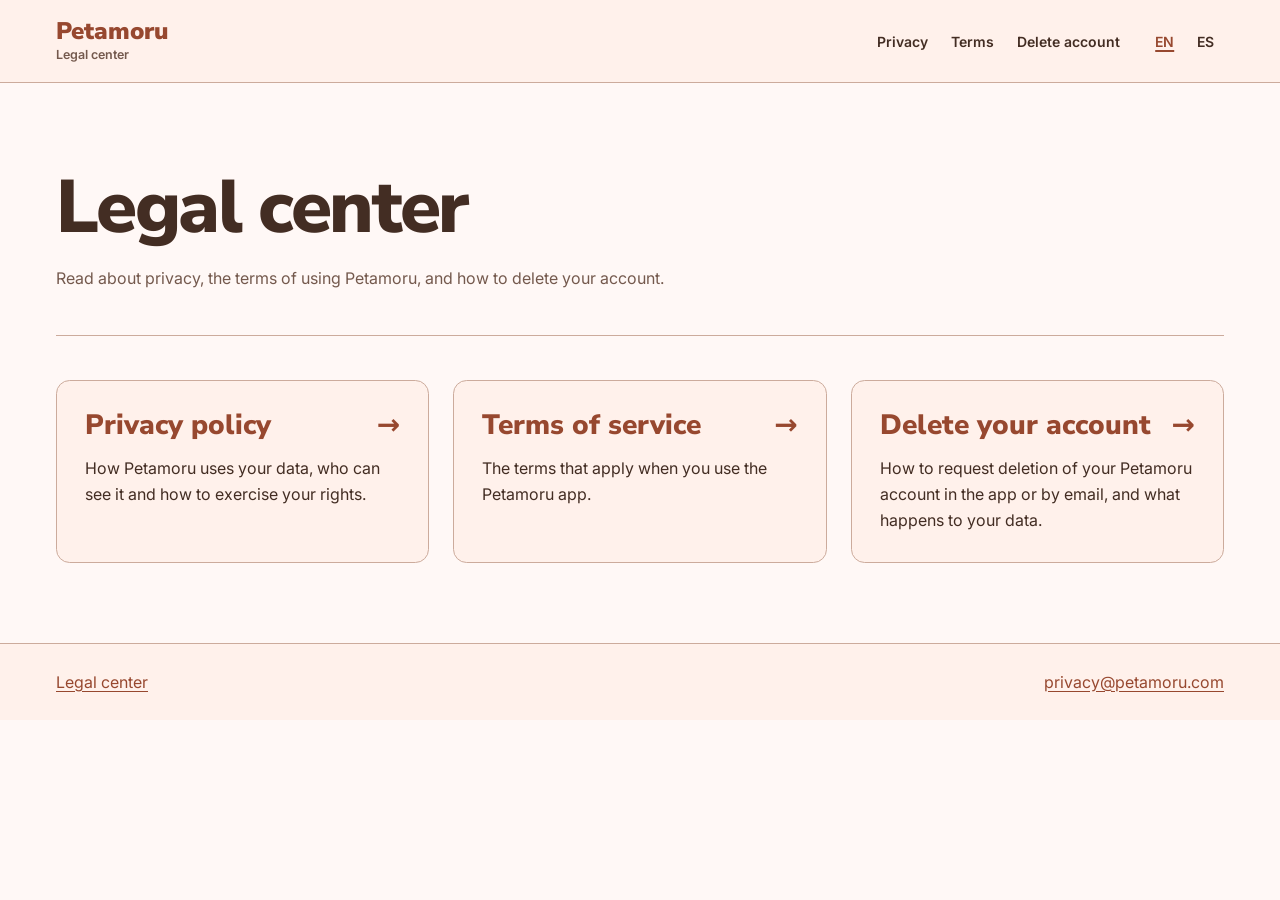
==== index.html @ aa66b82c "Build bilingual static legal center" ====
<!doctype html>
<html lang="en">
<head>
  <meta charset="utf-8">
  <meta name="viewport" content="width=device-width, initial-scale=1">
  <meta name="description" content="Read about privacy, the terms of using Petamoru, and how to delete your account.">
  <title>Legal center · Petamoru</title>
  <link rel="canonical" href="https://petamoru.com/">
  <link rel="alternate" hreflang="en" href="https://petamoru.com/">
  <link rel="alternate" hreflang="es" href="https://petamoru.com/es/">
  <link rel="alternate" hreflang="x-default" href="https://petamoru.com/">
  <link rel="stylesheet" href="/style.css">
</head>
<body>
  <a class="skip-link" href="#main">Skip to content</a>
  <header class="site-header">
    <div class="shell header-layout">
      <a class="brand" href="/" aria-current="page">Petamoru<span>Legal center</span></a>
      <nav class="site-nav" aria-label="Legal documents">
        <a href="/privacy">Privacy</a>
        <a href="/terms">Terms</a>
        <a href="/delete-account">Delete account</a>
      </nav>
      <nav class="languages" aria-label="Language">
        <a href="/" lang="en" hreflang="en" aria-label="English" aria-current="page">EN</a>
        <a href="/es/" lang="es" hreflang="es" aria-label="Español">ES</a>
      </nav>
    </div>
  </header>

  <main id="main" class="shell" tabindex="-1">
    <div class="page-heading">
      <h1>Legal center</h1>
      <p>Read about privacy, the terms of using Petamoru, and how to delete your account.</p>
    </div>
    <ul class="document-cards">
      <li>
        <a class="document-card" href="/privacy">
          <h2>Privacy policy <span aria-hidden="true">→</span></h2>
          <p>How Petamoru uses your data, who can see it and how to exercise your rights.</p>
        </a>
      </li>
      <li>
        <a class="document-card" href="/terms">
          <h2>Terms of service <span aria-hidden="true">→</span></h2>
          <p>The terms that apply when you use the Petamoru app.</p>
        </a>
      </li>
      <li>
        <a class="document-card" href="/delete-account">
          <h2>Delete your account <span aria-hidden="true">→</span></h2>
          <p>How to request deletion of your Petamoru account in the app or by email, and what happens to your data.</p>
        </a>
      </li>
    </ul>
  </main>

  <footer class="site-footer">
    <div class="shell footer-layout">
      <a href="/">Legal center</a>
      <a href="mailto:privacy@petamoru.com">privacy@petamoru.com</a>
    </div>
  </footer>
</body>
</html>
---- style.css ----
@font-face {
  font-family: "Nunito Sans";
  src: url("fonts/nunito_sans.ttf") format("truetype");
  font-weight: 200 1000;
  font-display: swap;
}

@font-face {
  font-family: "Inter";
  src: url("fonts/inter.ttf") format("truetype");
  font-weight: 100 900;
  font-display: swap;
}

:root {
  --bg: #fff8f6;
  --surface: #fff1eb;
  --text: #432d23;
  --muted: #74594d;
  --primary: #97482f;
  --border: #ccab9c;
  --pending-bg: #fef3c7;
  --pending-text: #5c4300;
  color-scheme: light;
}

@media (prefers-color-scheme: dark) {
  :root {
    --bg: #1a110d;
    --surface: #221a15;
    --text: #f0dfd8;
    --muted: #d7c2b9;
    --primary: #fd997b;
    --border: #52443d;
    --pending-bg: #4a3a10;
    --pending-text: #fef3c7;
    color-scheme: dark;
  }
}

* { box-sizing: border-box; }

body {
  margin: 0;
  background: var(--bg);
  color: var(--text);
  font: 1rem/1.65 "Inter", system-ui, sans-serif;
  overflow-wrap: anywhere;
}

a {
  color: var(--primary);
  text-underline-offset: 0.18em;
}

a:hover { text-decoration-thickness: 0.13em; }

:focus-visible {
  outline: 2px solid var(--primary);
  outline-offset: 3px;
}

.skip-link {
  position: absolute;
  z-index: 1;
  inset-block-start: 0.75rem;
  inset-inline-start: 1rem;
  padding: 0.5rem 1rem;
  background: var(--surface);
  transform: translateY(calc(-100% - 1rem));
}

.skip-link:focus { transform: none; }

.shell {
  width: min(100% - 2 * clamp(1rem, 4vw, 3rem), 73rem);
  margin-inline: auto;
}

.site-header, .site-footer { background: var(--surface); }
.site-header { border-block-end: 1px solid var(--border); }
.site-footer { border-block-start: 1px solid var(--border); }

.header-layout {
  display: grid;
  grid-template-columns: 1fr auto;
  align-items: center;
  gap: 0.5rem 1rem;
  padding-block: 0.875rem;
}

.brand {
  justify-self: start;
  display: inline-flex;
  flex-direction: column;
  font: 900 1.5rem/1.15 "Nunito Sans", sans-serif;
  text-decoration: none;
  padding-block: 0.25rem;
}

.brand span {
  color: var(--muted);
  font: 600 0.78rem/1.5 "Inter", sans-serif;
}

.site-nav, .languages {
  display: flex;
  flex-wrap: wrap;
  gap: 0.25rem;
}

.site-nav { grid-column: 1 / -1; }

.languages {
  grid-column: 2;
  grid-row: 1;
  justify-content: flex-end;
}

.site-nav a, .languages a {
  display: inline-flex;
  align-items: center;
  min-height: 2.75rem;
  padding: 0.25rem 0.6rem;
  border-radius: 0.5rem;
  color: var(--text);
  font-size: 0.875rem;
  font-weight: 600;
  text-decoration: none;
}

.site-nav a:hover, .languages a:hover { background: var(--bg); }

.site-nav a[aria-current], .languages a[aria-current] {
  color: var(--primary);
  text-decoration: underline;
  text-decoration-thickness: 0.12em;
}

main { padding-block: clamp(2.5rem, 7vw, 5rem); }

.page-heading {
  padding-block-end: clamp(1.5rem, 4vw, 2.75rem);
  border-block-end: 1px solid var(--border);
  margin-block-end: clamp(1.5rem, 4vw, 2.75rem);
}

h1, h2, h3 {
  font-family: "Nunito Sans", system-ui, sans-serif;
  font-weight: 850;
  line-height: 1.2;
}

h1 {
  margin: 0;
  font-size: clamp(2.45rem, 6vw, 4.65rem);
  letter-spacing: -0.035em;
}

h2 { font-size: clamp(1.35rem, 3vw, 1.75rem); }
h3 { font-size: 1.17rem; }

.page-heading p {
  max-width: 62ch;
  margin: 0.75rem 0 0;
  color: var(--muted);
}

.document-layout, .document-cards { display: grid; gap: 1.5rem; }

.document {
  min-width: 0;
  max-width: 72ch;
}

.document > :first-child { margin-block-start: 0; }
.document > :last-child { margin-block-end: 0; }

.document h2[id] { scroll-margin-block-start: 1rem; }
.document > h2 { margin: 2.5rem 0 0.75rem; }
.document h3 { margin: 1.5rem 0 0.5rem; }
.document ul, .document ol { padding-inline-start: 1.4rem; }
.document li + li { margin-block-start: 0.4rem; }

.summary, .mobile-index, .desktop-index, .document-card {
  background: var(--surface);
  border: 1px solid var(--border);
  border-radius: 0.85rem;
}

.summary {
  border-inline-start: 0.25rem solid var(--primary);
  padding: clamp(1rem, 3vw, 1.5rem);
}

.summary h2 { margin: 0; }
.summary ul { margin-block-end: 0; }

.desktop-index { display: none; }

.mobile-index summary {
  cursor: pointer;
  min-height: 2.75rem;
  padding: 0.7rem 1rem;
  font-weight: 700;
}

.page-index nav ul {
  padding: 0;
  margin: 0;
  list-style: none;
}

.page-index nav { padding: 0.25rem 0.75rem 0.65rem; }

.page-index nav a {
  display: block;
  padding: 0.35rem 0.5rem;
  font-size: 0.875rem;
}

.document-cards {
  grid-template-columns: repeat(auto-fit, minmax(min(100%, 16rem), 1fr));
  padding: 0;
  margin: 0;
  list-style: none;
}

.document-card {
  display: block;
  height: 100%;
  padding: clamp(1.15rem, 3vw, 1.75rem);
  color: var(--text);
  text-decoration: none;
}

.document-card h2 {
  display: flex;
  align-items: baseline;
  justify-content: space-between;
  gap: 0.5rem;
  margin: 0;
  color: var(--primary);
}

.document-card:hover h2 { text-decoration: underline; }

.document-card p { margin: 0.75rem 0 0; }

.table-wrap {
  max-width: 100%;
  overflow-x: auto;
  border: 1px solid var(--border);
  border-radius: 0.65rem;
}

table {
  border-collapse: collapse;
  width: 100%;
  min-width: 24rem;
  font-size: 0.9375rem;
}

caption {
  padding: 0.75rem;
  font-weight: 700;
  text-align: start;
}

th, td {
  padding: 0.65rem clamp(0.5rem, 1.5vw, 0.85rem);
  border-block-start: 1px solid var(--border);
  vertical-align: top;
  text-align: start;
}

th, tbody tr:nth-child(even) { background: var(--surface); }

.pending {
  background: var(--pending-bg);
  color: var(--pending-text);
  padding-inline: 0.25em;
}

.footer-layout {
  display: flex;
  flex-wrap: wrap;
  justify-content: space-between;
  gap: 0.5rem 1.5rem;
  padding-block: 1rem;
}

.footer-layout a { padding-block: 0.55rem; }

@media (min-width: 48rem) {
  .header-layout { grid-template-columns: 1fr auto auto; }
  .site-nav, .languages { grid-column: auto; grid-row: auto; }

  .document-layout {
    grid-template-columns: minmax(12rem, 16rem) minmax(0, 1fr);
    gap: clamp(1.5rem, 4vw, 4rem);
  }

  .page-index {
    position: sticky;
    inset-block-start: 1rem;
    align-self: start;
  }

  .desktop-index {
    display: block;
    max-height: calc(100vh - 2rem);
    overflow: auto;
  }

  .desktop-index p { margin: 0.75rem 1.25rem 0.25rem; font-weight: 700; }
  .mobile-index { display: none; }
}
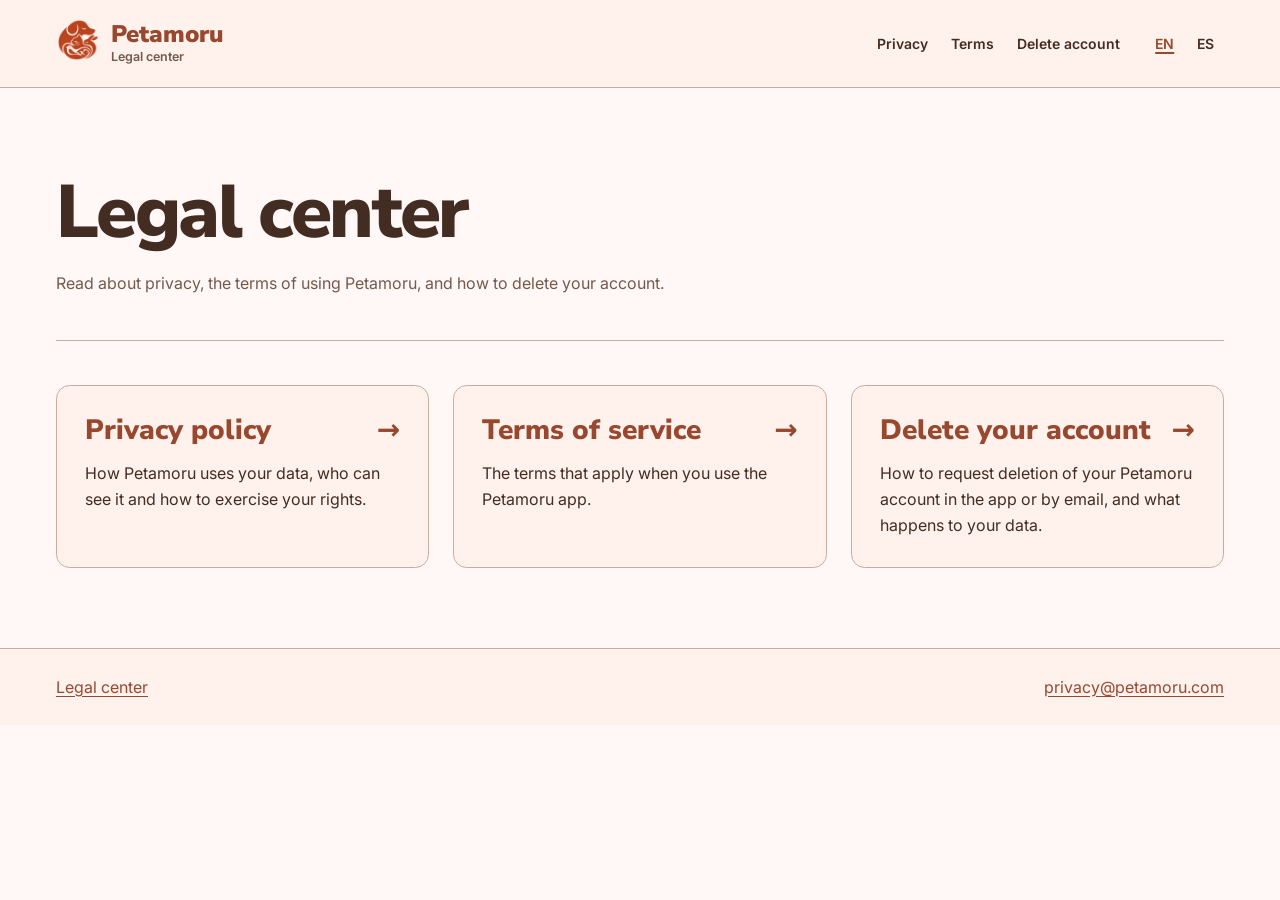
==== commit 4cc557a3: "fix: add the logo, restore verified retention periods and correct app labels Add the app logo to the" ====
--- a/index.html
+++ b/index.html
@@ -9,13 +9,15 @@
   <link rel="alternate" hreflang="en" href="https://petamoru.com/">
   <link rel="alternate" hreflang="es" href="https://petamoru.com/es/">
   <link rel="alternate" hreflang="x-default" href="https://petamoru.com/">
+  <link rel="icon" type="image/png" href="/img/favicon.png">
+  <link rel="apple-touch-icon" href="/img/apple-touch-icon.png">
   <link rel="stylesheet" href="/style.css">
 </head>
 <body>
   <a class="skip-link" href="#main">Skip to content</a>
   <header class="site-header">
     <div class="shell header-layout">
-      <a class="brand" href="/" aria-current="page">Petamoru<span>Legal center</span></a>
+      <a class="brand" href="/" aria-current="page"><picture><source srcset="/img/logo-dark.png" media="(prefers-color-scheme: dark)"><img src="/img/logo.png" alt="" width="44" height="44"></picture><span class="brand-text"><span class="brand-name">Petamoru</span><span class="brand-sub">Legal center</span></span></a>
       <nav class="site-nav" aria-label="Legal documents">
         <a href="/privacy">Privacy</a>
         <a href="/terms">Terms</a>
--- a/style.css
+++ b/style.css
@@ -92,13 +92,28 @@
 .brand {
   justify-self: start;
   display: inline-flex;
-  flex-direction: column;
-  font: 900 1.5rem/1.15 "Nunito Sans", sans-serif;
+  align-items: center;
+  gap: 0.7rem;
   text-decoration: none;
   padding-block: 0.25rem;
 }
 
-.brand span {
+.brand img {
+  flex: none;
+  width: 2.75rem;
+  height: 2.75rem;
+}
+
+.brand-text {
+  display: flex;
+  flex-direction: column;
+}
+
+.brand-name {
+  font: 900 1.5rem/1.15 "Nunito Sans", sans-serif;
+}
+
+.brand-sub {
   color: var(--muted);
   font: 600 0.78rem/1.5 "Inter", sans-serif;
 }
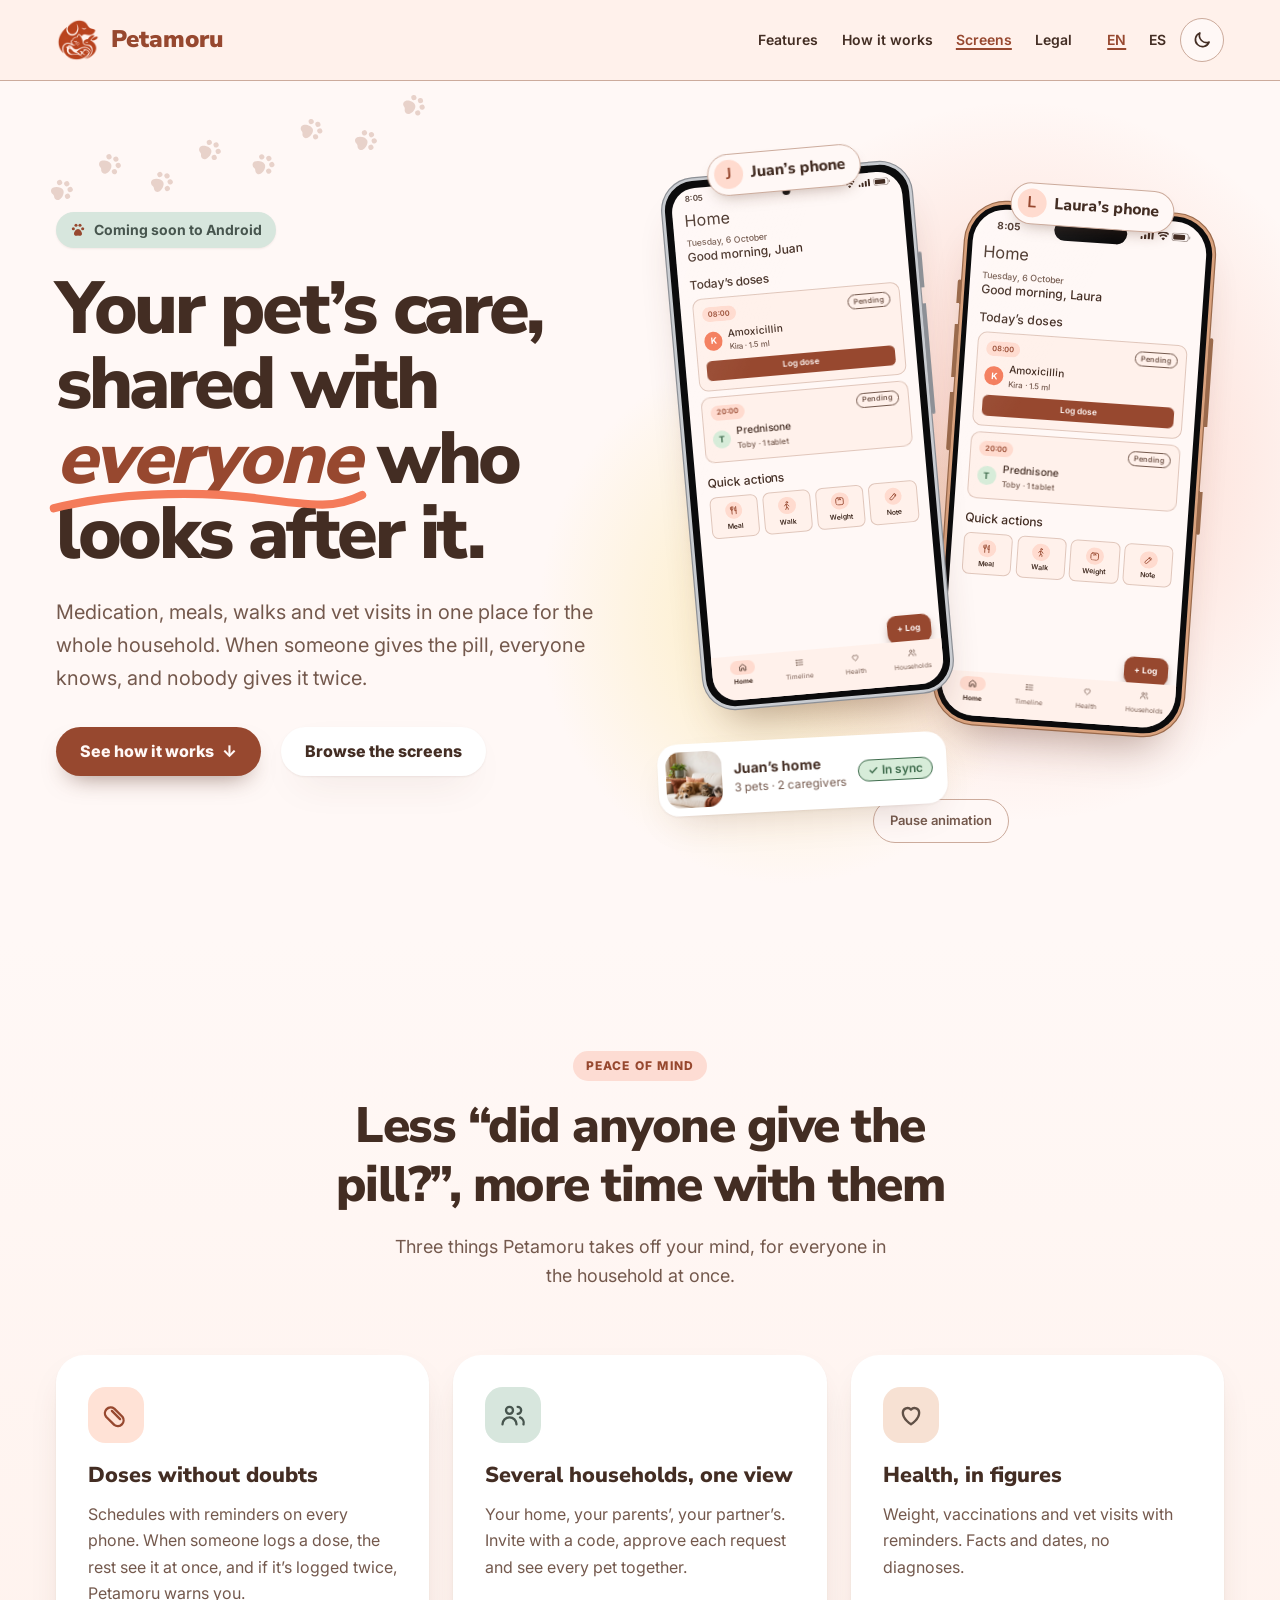
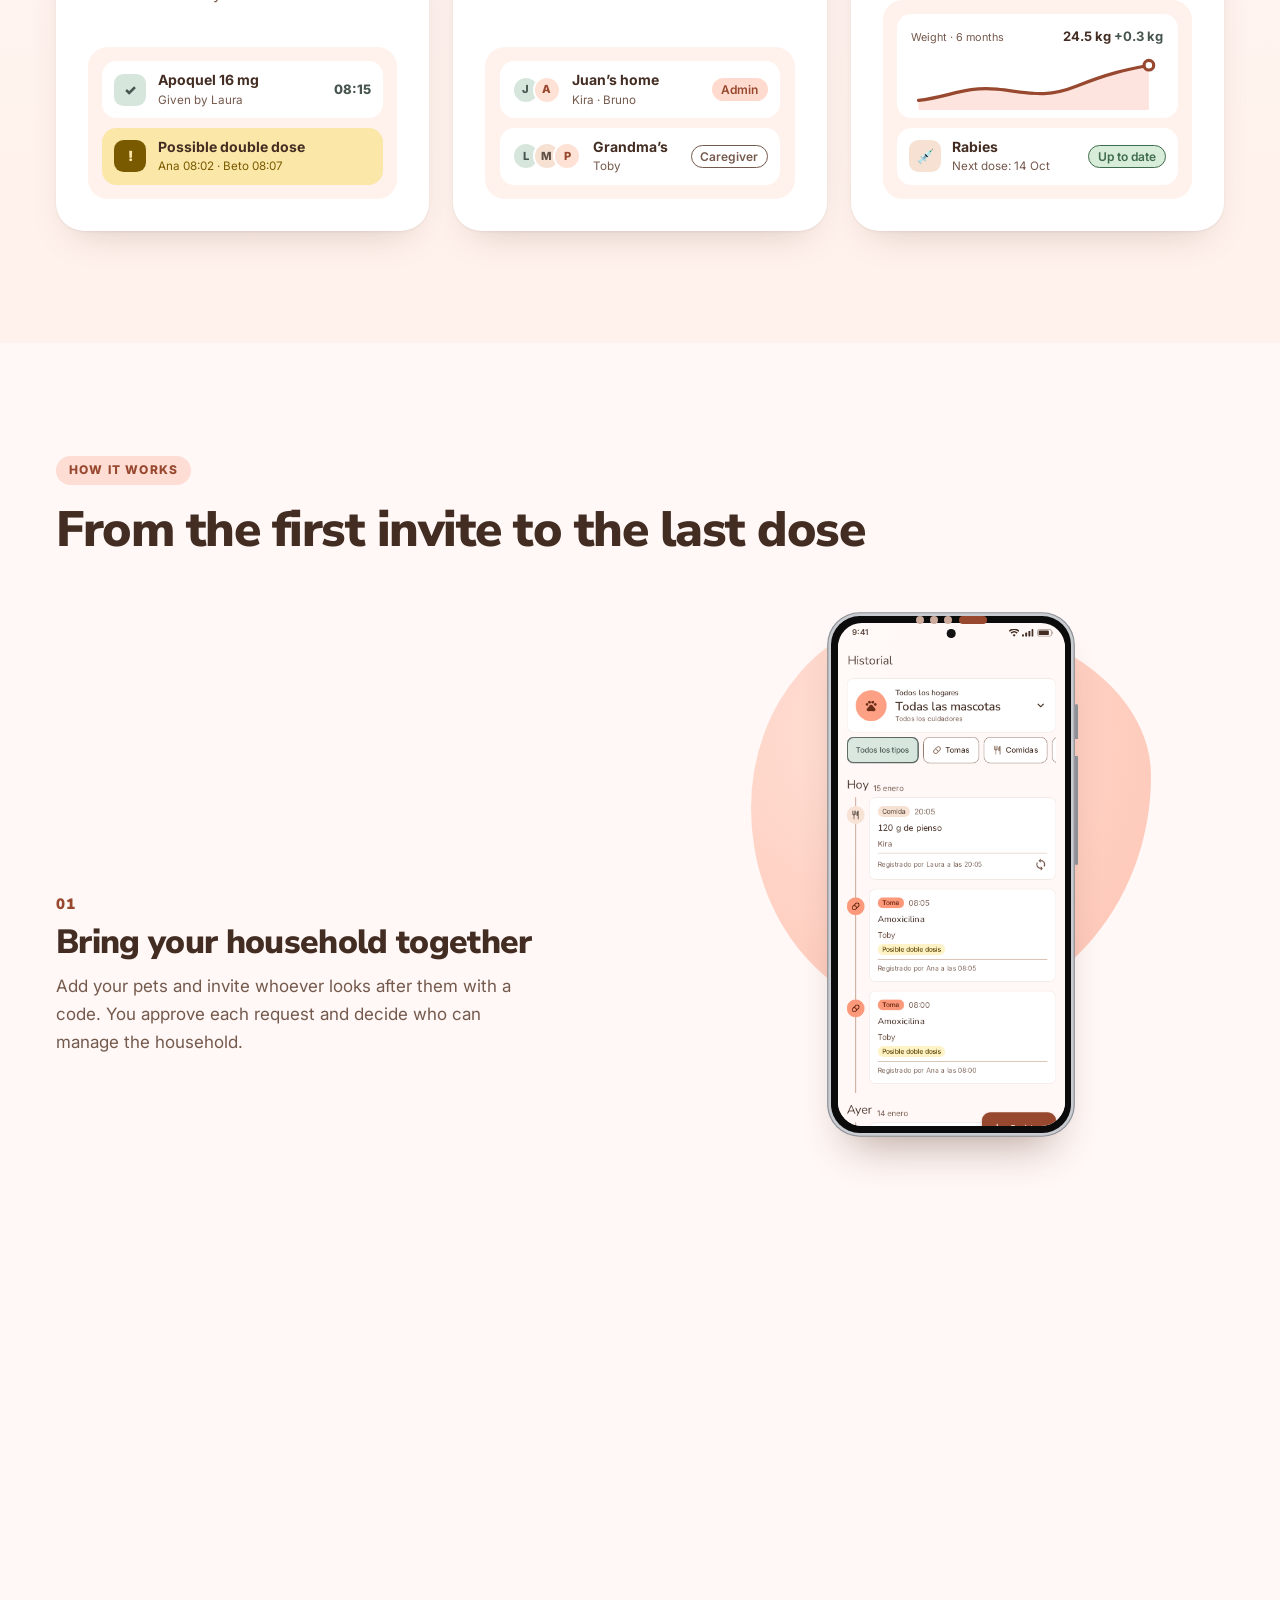
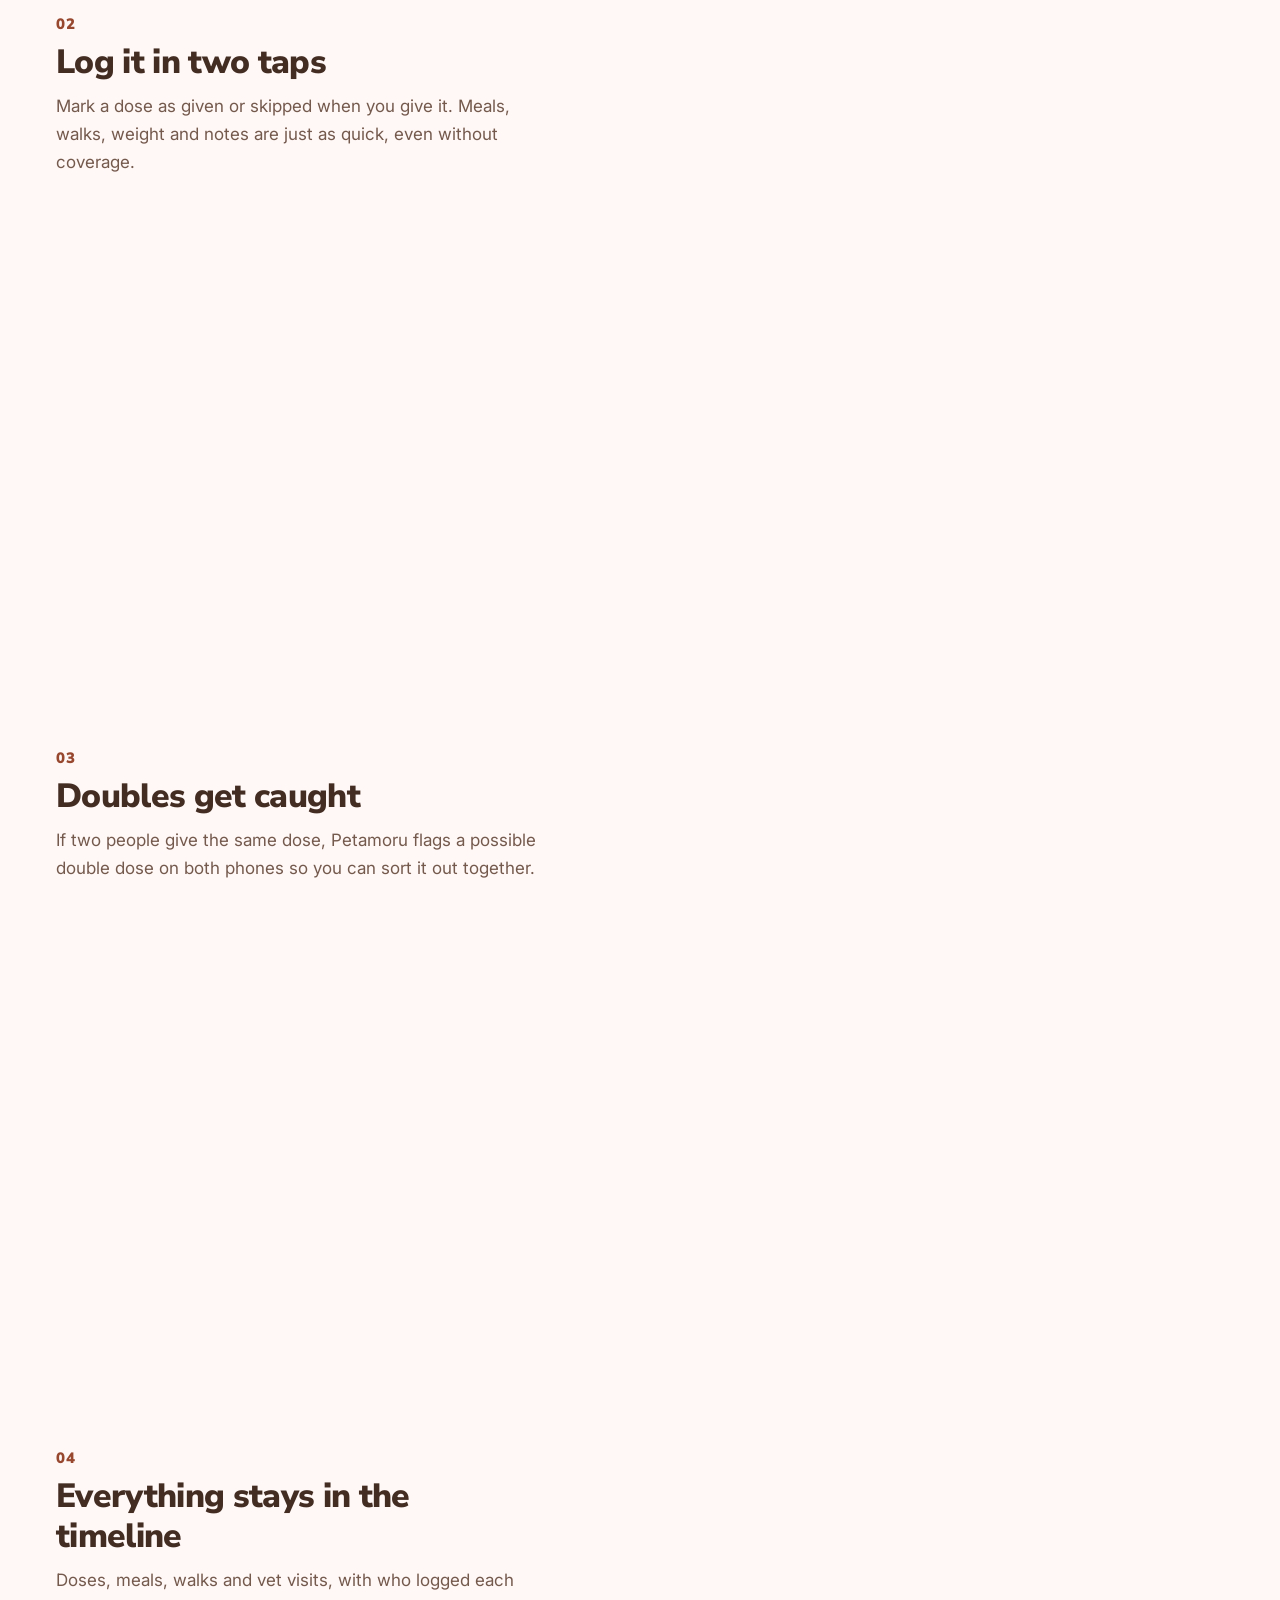
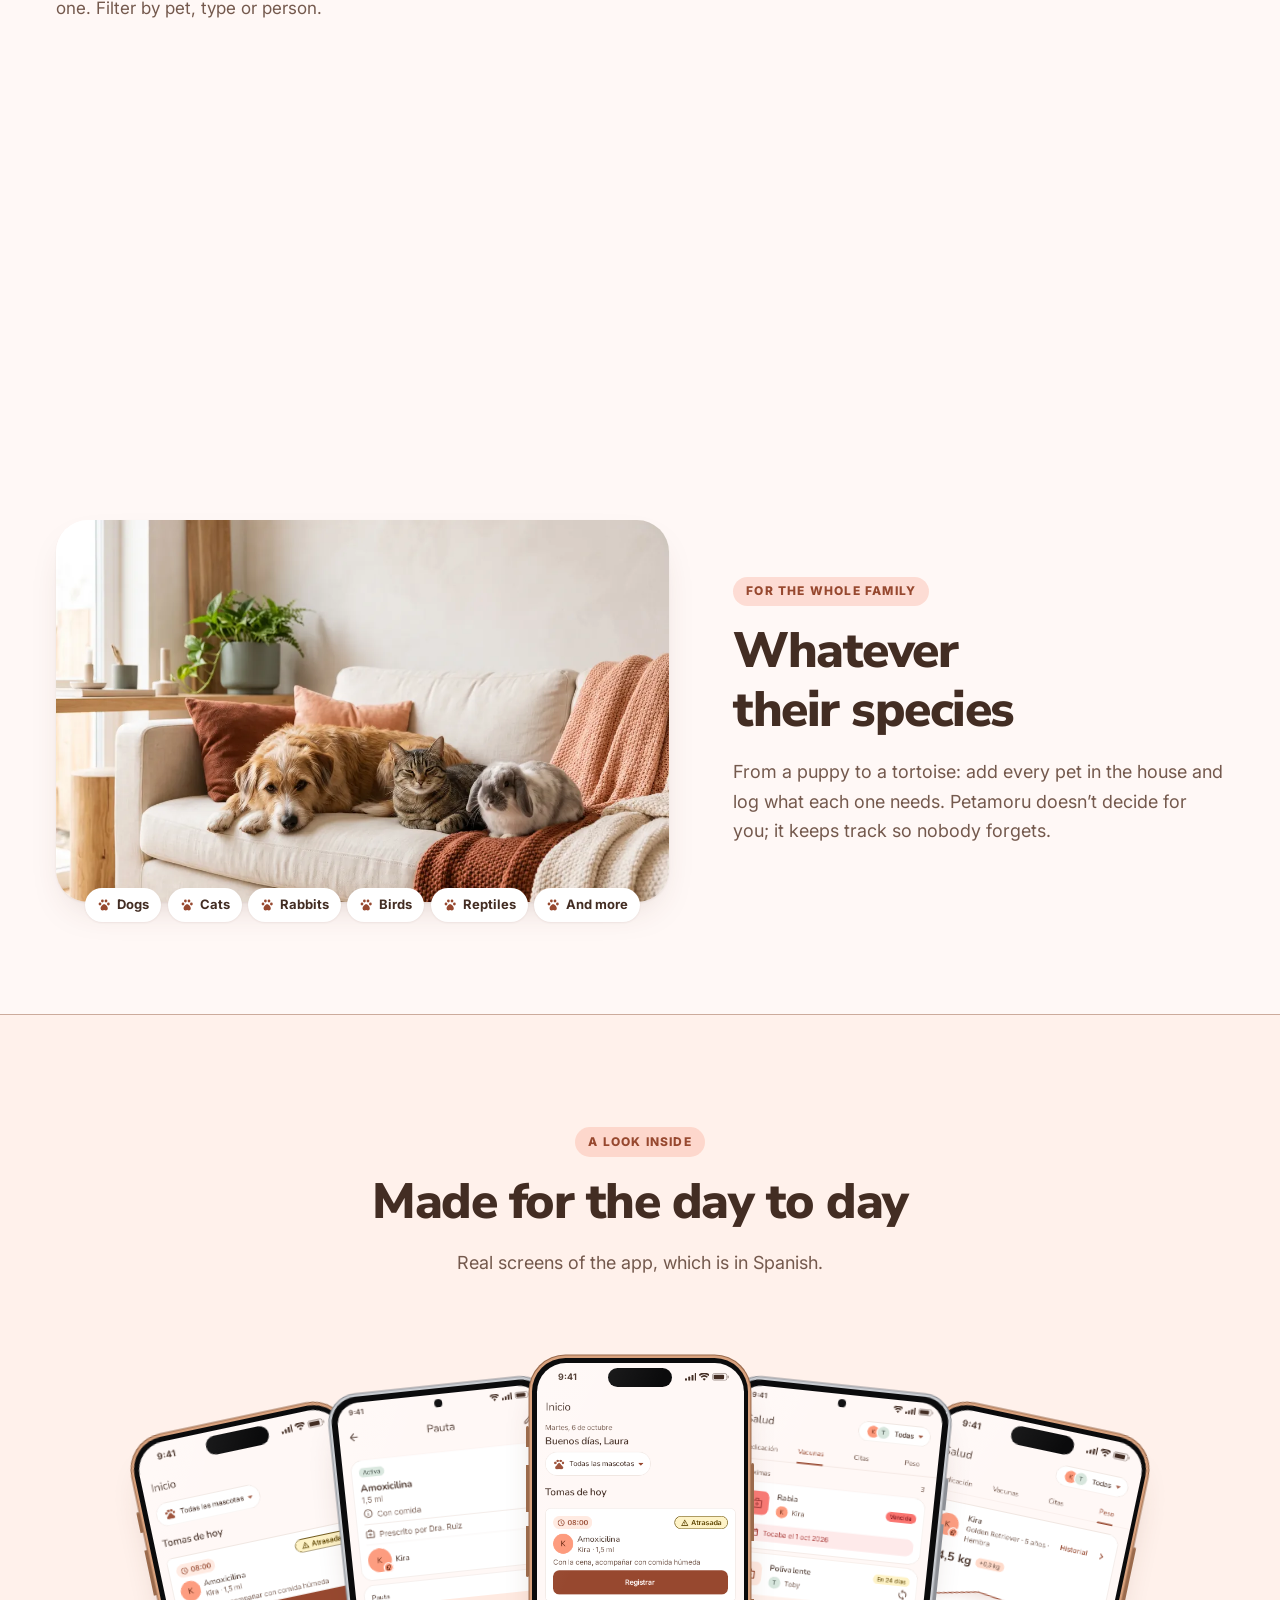
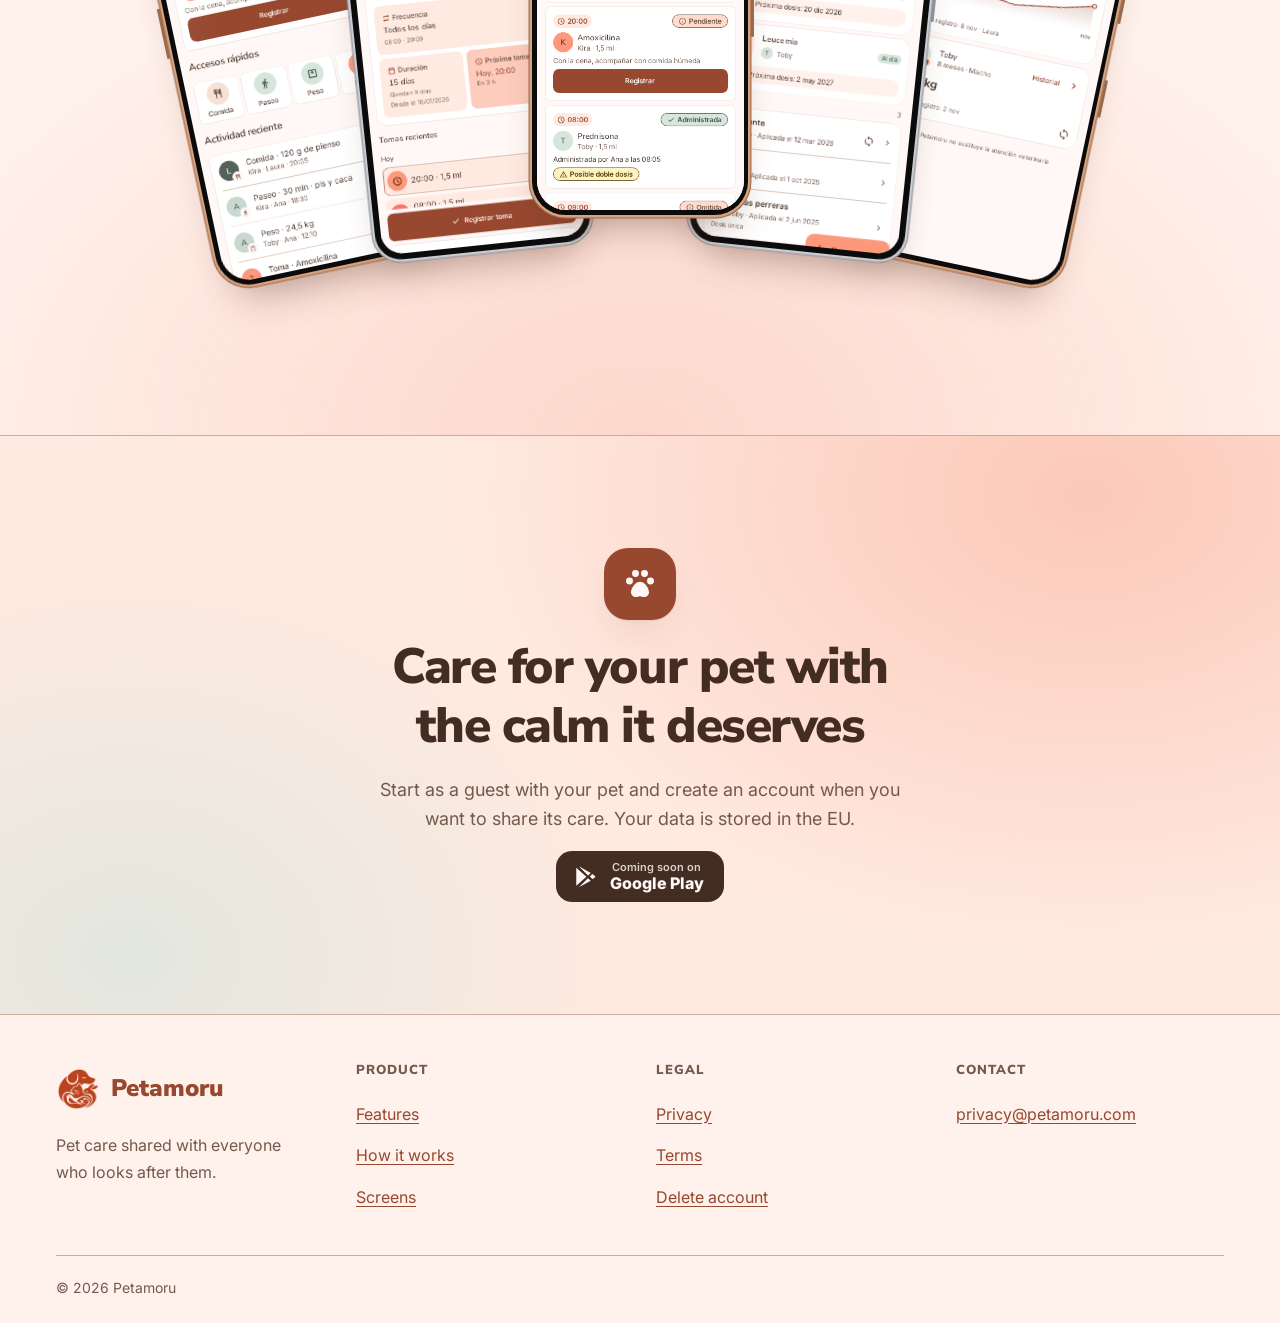
==== commit 450497e7: "feat: add the landing page, email confirmation page and theme toggle - Landing page at / and /es/ wi" ====
--- a/index.html
+++ b/index.html
@@ -3,8 +3,10 @@
 <head>
   <meta charset="utf-8">
   <meta name="viewport" content="width=device-width, initial-scale=1">
-  <meta name="description" content="Read about privacy, the terms of using Petamoru, and how to delete your account.">
-  <title>Legal center · Petamoru</title>
+  <meta name="color-scheme" content="light dark">
+  <script>document.documentElement.classList.add("js");try{document.querySelector('meta[name="color-scheme"]').content=localStorage.getItem("color-scheme")??"light dark"}catch{}</script>
+  <meta name="description" content="Petamoru helps everyone who looks after your pets share medication, meals, walks and vet visits, so nobody misses a dose or gives it twice.">
+  <title>Petamoru · Pet care, shared</title>
   <link rel="canonical" href="https://petamoru.com/">
   <link rel="alternate" hreflang="en" href="https://petamoru.com/">
   <link rel="alternate" hreflang="es" href="https://petamoru.com/es/">
@@ -12,56 +14,284 @@
   <link rel="icon" type="image/png" href="/img/favicon.png">
   <link rel="apple-touch-icon" href="/img/apple-touch-icon.png">
   <link rel="stylesheet" href="/style.css">
+  <link rel="stylesheet" href="/landing.css">
+  <script type="module" src="/theme.js"></script>
+  <script type="module" src="/landing.js"></script>
 </head>
-<body>
+<body class="landing-page">
+  <svg width="0" height="0" style="position:absolute" aria-hidden="true">
+    <symbol id="paw" viewBox="0 0 24 24"><circle cx="5" cy="10" r="2.3"/><circle cx="9" cy="5" r="2.3"/><circle cx="15" cy="5" r="2.3"/><circle cx="19" cy="10" r="2.3"/><path d="M12 10.5c-3.2 0-6 4.3-6 7 0 2 1.6 3.2 3.2 3.2 1.1 0 1.7-.6 2.8-.6s1.7.6 2.8.6c1.6 0 3.2-1.2 3.2-3.2 0-2.7-2.8-7-6-7Z"/></symbol>
+    <symbol id="sb-signal" viewBox="0 0 18 12"><rect x="0" y="8" width="3" height="4" rx="1"/><rect x="5" y="5.5" width="3" height="6.5" rx="1"/><rect x="10" y="3" width="3" height="9" rx="1"/><rect x="15" y="0" width="3" height="12" rx="1"/></symbol>
+    <symbol id="sb-wifi" viewBox="0 0 16 12"><path d="M8 12 5.6 9.2a3.4 3.4 0 0 1 4.8 0Zm-4-4.6a6 6 0 0 1 8 0l1.6-1.8a8.4 8.4 0 0 0-11.2 0Zm-2.8-3a10 10 0 0 1 13.6 0L16.4 2.6a12.4 12.4 0 0 0-16.8 0Z"/></symbol>
+    <symbol id="sb-battery" viewBox="0 0 26 12"><rect x="0.75" y="0.75" width="22" height="10.5" rx="3" fill="none" stroke="currentColor" stroke-width="1.2" opacity="0.5"/><rect x="2.5" y="2.5" width="16" height="7" rx="1.5"/><rect x="24" y="4" width="1.6" height="4" rx="0.8" opacity="0.5"/></symbol>
+    <symbol id="i-meal" viewBox="0 0 24 24" fill="none" stroke="currentColor" stroke-width="2" stroke-linecap="round"><path d="M7 3v8M4 3v5a3 3 0 0 0 6 0V3M7 11v10M17 21V3c-2 1.5-3 4-3 7v3h3"/></symbol>
+    <symbol id="i-walk" viewBox="0 0 24 24" fill="none" stroke="currentColor" stroke-width="2" stroke-linecap="round"><circle cx="13" cy="4" r="2"/><path d="m9 21 3-6 3 3v3M7 12l3-4 4 1 3 4M12 15l-1-6"/></symbol>
+    <symbol id="i-weight" viewBox="0 0 24 24" fill="none" stroke="currentColor" stroke-width="2" stroke-linecap="round" stroke-linejoin="round"><rect x="3" y="4" width="18" height="17" rx="4"/><path d="M9 9a3 3 0 0 1 6 0M12 9l1.5-1.5"/></symbol>
+    <symbol id="i-note" viewBox="0 0 24 24" fill="none" stroke="currentColor" stroke-width="2" stroke-linecap="round" stroke-linejoin="round"><path d="M4 20h4L19 9l-4-4L4 16Z"/><path d="m13 7 4 4"/></symbol>
+    <symbol id="i-home" viewBox="0 0 24 24" fill="none" stroke="currentColor" stroke-width="2" stroke-linejoin="round"><path d="M4 10 12 4l8 6v10h-5v-6H9v6H4Z"/></symbol>
+    <symbol id="i-list" viewBox="0 0 24 24" fill="none" stroke="currentColor" stroke-width="2" stroke-linecap="round"><path d="M9 6h11M9 12h11M9 18h11"/><circle cx="4.5" cy="6" r="1"/><circle cx="4.5" cy="12" r="1"/><circle cx="4.5" cy="18" r="1"/></symbol>
+    <symbol id="i-heart" viewBox="0 0 24 24" fill="none" stroke="currentColor" stroke-width="2" stroke-linejoin="round"><path d="M12 20s-7-4.4-7-10a4 4 0 0 1 7-2.6A4 4 0 0 1 19 10c0 5.6-7 10-7 10Z"/></symbol>
+    <symbol id="i-people" viewBox="0 0 24 24" fill="none" stroke="currentColor" stroke-width="2" stroke-linecap="round"><circle cx="9" cy="8" r="3"/><path d="M3 20a6 6 0 0 1 12 0M16 5a3 3 0 0 1 0 6M18 14a5 5 0 0 1 3 6"/></symbol>
+  </svg>
+
   <a class="skip-link" href="#main">Skip to content</a>
   <header class="site-header">
     <div class="shell header-layout">
-      <a class="brand" href="/" aria-current="page"><picture><source srcset="/img/logo-dark.png" media="(prefers-color-scheme: dark)"><img src="/img/logo.png" alt="" width="44" height="44"></picture><span class="brand-text"><span class="brand-name">Petamoru</span><span class="brand-sub">Legal center</span></span></a>
-      <nav class="site-nav" aria-label="Legal documents">
+      <a class="brand" href="/" aria-current="page"><img class="only-light" src="/img/logo.png" alt="" width="44" height="44"><img class="only-dark" src="/img/logo-dark.png" alt="" width="44" height="44"><span class="brand-text"><span class="brand-name">Petamoru</span></span></a>
+      <nav class="site-nav" aria-label="Page">
+        <a href="#features">Features</a>
+        <a href="#how-it-works">How it works</a>
+        <a href="#screens">Screens</a>
+        <a href="/legal">Legal</a>
+      </nav>
+      <div class="header-tools">
+        <nav class="languages" aria-label="Language">
+          <a href="/" lang="en" hreflang="en" aria-label="English" aria-current="page">EN</a>
+          <a href="/es/" lang="es" hreflang="es" aria-label="Español">ES</a>
+        </nav>
+        <button type="button" class="theme-toggle"><svg class="only-light" viewBox="0 0 24 24" fill="none" stroke="currentColor" stroke-width="2" stroke-linecap="round" stroke-linejoin="round" aria-hidden="true"><path d="M20.5 14.5A8.5 8.5 0 0 1 9.5 3.5a8.5 8.5 0 1 0 11 11Z"/></svg><svg class="only-dark" viewBox="0 0 24 24" fill="none" stroke="currentColor" stroke-width="2" stroke-linecap="round" aria-hidden="true"><circle cx="12" cy="12" r="4"/><path d="M12 2v2M12 20v2M4.9 4.9l1.4 1.4M17.7 17.7l1.4 1.4M2 12h2M20 12h2M4.9 19.1l1.4-1.4M17.7 6.3l1.4-1.4"/></svg><span class="visually-hidden only-light">Switch to dark theme</span><span class="visually-hidden only-dark">Switch to light theme</span></button>
+      </div>
+    </div>
+  </header>
+
+  <main id="main" class="landing" tabindex="-1">
+    <section class="shell hero">
+      <svg class="paw-trail" viewBox="0 0 520 220" aria-hidden="true">
+        <g fill="currentColor">
+          <use href="#paw" width="34" height="34" x="10" y="150" transform="rotate(60 27 167)" style="--n:0"/>
+          <use href="#paw" width="34" height="34" x="70" y="118" transform="rotate(70 87 135)" style="--n:1"/>
+          <use href="#paw" width="34" height="34" x="135" y="140" transform="rotate(62 152 157)" style="--n:2"/>
+          <use href="#paw" width="34" height="34" x="195" y="100" transform="rotate(72 212 117)" style="--n:3"/>
+          <use href="#paw" width="34" height="34" x="262" y="118" transform="rotate(64 279 135)" style="--n:4"/>
+          <use href="#paw" width="34" height="34" x="322" y="74" transform="rotate(74 339 91)" style="--n:5"/>
+          <use href="#paw" width="34" height="34" x="390" y="88" transform="rotate(66 407 105)" style="--n:6"/>
+          <use href="#paw" width="34" height="34" x="450" y="44" transform="rotate(76 467 61)" style="--n:7"/>
+        </g>
+      </svg>
+
+      <div class="hero-copy">
+        <p class="badge"><svg viewBox="0 0 24 24" aria-hidden="true"><use href="#paw"/></svg>Coming soon to Android</p>
+        <h1>Your pet’s care, shared with <span class="scribble"><em>everyone</em><svg viewBox="0 0 200 20" preserveAspectRatio="none" aria-hidden="true"><path d="M3 14C40 5 90 3 130 8s50 6 67-2" fill="none" stroke="currentColor" stroke-width="5" stroke-linecap="round" pathLength="1"/></svg></span> who looks after it.</h1>
+        <p class="lead">Medication, meals, walks and vet visits in one place for the whole household. When someone gives the pill, everyone knows, and nobody gives it twice.</p>
+        <div class="hero-actions">
+          <a class="button" href="#how-it-works">See how it works <span aria-hidden="true">↓</span></a>
+          <a class="button button-soft" href="#screens">Browse the screens</a>
+        </div>
+      </div>
+
+      <figure class="demo" aria-label="Animation: Juan logs Kira’s dose on his phone and it shows up on Laura’s phone with a notification.">
+        <div class="demo-stage" aria-hidden="true">
+          <div class="device pixel device-juan">
+            <span class="person"><b>J</b> Juan’s phone</span>
+            <div class="screen">
+              <div class="statusbar"><span>8:05</span><span><svg viewBox="0 0 16 12"><use href="#sb-wifi"/></svg><svg viewBox="0 0 18 12"><use href="#sb-signal"/></svg><svg viewBox="0 0 26 12"><use href="#sb-battery"/></svg></span></div>
+              <div class="app">
+                <p class="app-title">Home</p>
+                <p class="app-greet">Tuesday, 6 October <b>Good morning, Juan</b></p>
+                <p class="app-section">Today’s doses</p>
+                <div class="dose">
+                  <span class="ring" data-loop></span>
+                  <div class="dose-top">
+                    <span class="chip chip-time">08:00</span>
+                    <span class="swap"><span class="chip chip-pending dose-pending" data-loop>Pending</span><span class="chip chip-done dose-done" data-loop>✓ Given</span></span>
+                  </div>
+                  <div class="dose-main"><span class="avatar">K</span><span><b>Amoxicillin</b><small>Kira · 1.5 ml</small></span></div>
+                  <div class="swap"><span class="dose-button" data-loop>Log dose</span><span class="dose-by" data-loop>Given by Juan at 08:05</span></div>
+                  <span class="tap" data-loop></span>
+                </div>
+                <div class="dose">
+                  <div class="dose-top"><span class="chip chip-time">20:00</span><span class="chip chip-pending">Pending</span></div>
+                  <div class="dose-main"><span class="avatar avatar-toby">T</span><span><b>Prednisone</b><small>Toby · 1 tablet</small></span></div>
+                </div>
+                <p class="app-section">Quick actions</p>
+                <div class="quick"><span><svg><use href="#i-meal"/></svg>Meal</span><span><svg><use href="#i-walk"/></svg>Walk</span><span><svg><use href="#i-weight"/></svg>Weight</span><span><svg><use href="#i-note"/></svg>Note</span></div>
+              </div>
+              <span class="fab">+ Log</span>
+              <nav class="app-nav"><span class="on"><svg><use href="#i-home"/></svg>Home</span><span><svg><use href="#i-list"/></svg>Timeline</span><span><svg><use href="#i-heart"/></svg>Health</span><span><svg><use href="#i-people"/></svg>Households</span></nav>
+            </div>
+          </div>
+
+          <span class="sync" data-loop><svg viewBox="0 0 24 24" fill="none" stroke="currentColor" stroke-width="2.6" stroke-linecap="round"><path d="M21 12a9 9 0 0 1-15.5 6.2M3 12A9 9 0 0 1 18.5 5.8"/><path d="M18.5 2v4h-4M5.5 22v-4h4"/></svg>Syncing</span>
+
+          <div class="device iphone device-laura">
+            <span class="person"><b>L</b> Laura’s phone</span>
+            <div class="screen">
+              <div class="statusbar"><span>8:05</span><span><svg viewBox="0 0 18 12"><use href="#sb-signal"/></svg><svg viewBox="0 0 16 12"><use href="#sb-wifi"/></svg><svg viewBox="0 0 26 12"><use href="#sb-battery"/></svg></span></div>
+              <div class="notification" data-loop><img src="/img/logo.png" alt="" width="44" height="44"><span><b>Petamoru</b><span>Juan gave Kira her amoxicillin</span></span></div>
+              <div class="app">
+                <p class="app-title">Home</p>
+                <p class="app-greet">Tuesday, 6 October <b>Good morning, Laura</b></p>
+                <p class="app-section">Today’s doses</p>
+                <div class="dose">
+                  <span class="ring" data-loop></span>
+                  <div class="dose-top">
+                    <span class="chip chip-time">08:00</span>
+                    <span class="swap"><span class="chip chip-pending dose-pending" data-loop>Pending</span><span class="chip chip-done dose-done" data-loop>✓ Given</span></span>
+                  </div>
+                  <div class="dose-main"><span class="avatar">K</span><span><b>Amoxicillin</b><small>Kira · 1.5 ml</small></span></div>
+                  <div class="swap"><span class="dose-button" data-loop>Log dose</span><span class="dose-by" data-loop>Given by Juan at 08:05</span></div>
+                </div>
+                <div class="dose">
+                  <div class="dose-top"><span class="chip chip-time">20:00</span><span class="chip chip-pending">Pending</span></div>
+                  <div class="dose-main"><span class="avatar avatar-toby">T</span><span><b>Prednisone</b><small>Toby · 1 tablet</small></span></div>
+                </div>
+                <p class="app-section">Quick actions</p>
+                <div class="quick"><span><svg><use href="#i-meal"/></svg>Meal</span><span><svg><use href="#i-walk"/></svg>Walk</span><span><svg><use href="#i-weight"/></svg>Weight</span><span><svg><use href="#i-note"/></svg>Note</span></div>
+              </div>
+              <span class="fab">+ Log</span>
+              <nav class="app-nav"><span class="on"><svg><use href="#i-home"/></svg>Home</span><span><svg><use href="#i-list"/></svg>Timeline</span><span><svg><use href="#i-heart"/></svg>Health</span><span><svg><use href="#i-people"/></svg>Households</span></nav>
+            </div>
+          </div>
+        </div>
+        <div class="pet-card" aria-hidden="true">
+          <img src="/img/pets-sofa.webp" alt="" width="1080" height="672">
+          <span><b>Juan’s home</b><small>3 pets · 2 caregivers</small></span>
+          <span class="chip chip-done">✓ In sync</span>
+        </div>
+        <button type="button" class="demo-toggle" data-pause="Pause animation" data-play="Play animation">Pause animation</button>
+      </figure>
+    </section>
+
+    <section id="features" class="pillars" aria-labelledby="pillars-title">
+      <div class="shell">
+        <div class="section-head">
+          <p class="kicker">Peace of mind</p>
+          <h2 id="pillars-title">Less “did anyone give the pill?”, more time with them</h2>
+          <p class="section-intro">Three things Petamoru takes off your mind, for everyone in the household at once.</p>
+        </div>
+        <ul class="pillar-grid">
+          <li class="pillar reveal" style="--d:0">
+            <span class="pillar-icon" aria-hidden="true"><svg viewBox="0 0 24 24" fill="none" stroke="currentColor" stroke-width="2" stroke-linecap="round" stroke-linejoin="round"><path d="M10.5 20.5 3.5 13.5a5 5 0 0 1 7-7l7 7a5 5 0 0 1-7 7Z"/><path d="m8.5 8.5 7 7"/></svg></span>
+            <h3>Doses without doubts</h3>
+            <p>Schedules with reminders on every phone. When someone logs a dose, the rest see it at once, and if it’s logged twice, Petamoru warns you.</p>
+            <div class="mini" aria-hidden="true">
+              <div class="mini-row"><span class="mini-icon sage">✓</span><span><b>Apoquel 16 mg</b><small>Given by Laura</small></span><span class="mini-time">08:15</span></div>
+              <div class="mini-row warn"><span class="mini-icon amber">!</span><span><b>Possible double dose</b><small>Ana 08:02 · Beto 08:07</small></span></div>
+            </div>
+          </li>
+          <li class="pillar reveal" style="--d:1">
+            <span class="pillar-icon sage" aria-hidden="true"><svg viewBox="0 0 24 24"><use href="#i-people"/></svg></span>
+            <h3>Several households, one view</h3>
+            <p>Your home, your parents’, your partner’s. Invite with a code, approve each request and see every pet together.</p>
+            <div class="mini" aria-hidden="true">
+              <div class="mini-row"><span class="avatars"><i>J</i><i>A</i></span><span><b>Juan’s home</b><small>Kira · Bruno</small></span><span class="chip chip-time">Admin</span></div>
+              <div class="mini-row"><span class="avatars"><i>L</i><i>M</i><i>P</i></span><span><b>Grandma’s</b><small>Toby</small></span><span class="chip chip-pending">Caregiver</span></div>
+            </div>
+          </li>
+          <li class="pillar reveal" style="--d:2">
+            <span class="pillar-icon peach" aria-hidden="true"><svg viewBox="0 0 24 24"><use href="#i-heart"/></svg></span>
+            <h3>Health, in figures</h3>
+            <p>Weight, vaccinations and vet visits with reminders. Facts and dates, no diagnoses.</p>
+            <div class="mini" aria-hidden="true">
+              <div class="mini-chart"><span><small>Weight · 6 months</small><b>24.5 kg <em>+0.3 kg</em></b></span>
+                <svg class="sparkline" viewBox="0 0 300 70"><path class="area" d="M2 58 C40 54 60 40 100 44 S160 56 200 40 S260 20 290 14 V70 H2 Z"/><path class="line" d="M2 58 C40 54 60 40 100 44 S160 56 200 40 S260 20 290 14" fill="none" stroke="currentColor" stroke-width="4" stroke-linecap="round" pathLength="1"/><circle cx="290" cy="14" r="6"/></svg>
+              </div>
+              <div class="mini-row"><span class="mini-icon peach">💉</span><span><b>Rabies</b><small>Next dose: 14 Oct</small></span><span class="chip chip-done">Up to date</span></div>
+            </div>
+          </li>
+        </ul>
+      </div>
+    </section>
+
+    <section id="how-it-works" class="shell story" aria-labelledby="story-title">
+      <p class="kicker">How it works</p>
+      <h2 id="story-title">From the first invite to the last dose</h2>
+      <div class="story-grid">
+        <div class="story-step" data-step="1">
+          <span class="step-index">01</span>
+          <h3>Bring your household together</h3>
+          <p>Add your pets and invite whoever looks after them with a code. You approve each request and decide who can manage the household.</p>
+        </div>
+        <figure class="device pixel story-shot" data-step="1"><div class="screen"><div class="statusbar"><span>9:41</span><span><svg viewBox="0 0 16 12"><use href="#sb-wifi"/></svg><svg viewBox="0 0 18 12"><use href="#sb-signal"/></svg><svg viewBox="0 0 26 12"><use href="#sb-battery"/></svg></span></div><img class="only-light" src="/img/screens/household-light.webp" alt="Household screen with two pets, Kira and Bruno, and two caregivers: Juan, admin and owner, and Ana, caregiver." width="360" height="808" loading="lazy"><img class="only-dark" src="/img/screens/household-dark.webp" alt="Household screen with two pets, Kira and Bruno, and two caregivers: Juan, admin and owner, and Ana, caregiver." width="360" height="808" loading="lazy"></div></figure>
+
+        <div class="story-step" data-step="2">
+          <span class="step-index">02</span>
+          <h3>Log it in two taps</h3>
+          <p>Mark a dose as given or skipped when you give it. Meals, walks, weight and notes are just as quick, even without coverage.</p>
+        </div>
+        <figure class="device pixel story-shot" data-step="2"><div class="screen"><div class="statusbar"><span>9:41</span><span><svg viewBox="0 0 16 12"><use href="#sb-wifi"/></svg><svg viewBox="0 0 18 12"><use href="#sb-signal"/></svg><svg viewBox="0 0 26 12"><use href="#sb-battery"/></svg></span></div><img class="only-light" src="/img/screens/log-dose-light.webp" alt="Log dose screen for Luna’s amoxicillin, marked as given today at 08:05." width="360" height="808" loading="lazy"><img class="only-dark" src="/img/screens/log-dose-dark.webp" alt="Log dose screen for Luna’s amoxicillin, marked as given today at 08:05." width="360" height="808" loading="lazy"></div></figure>
+
+        <div class="story-step" data-step="3">
+          <span class="step-index">03</span>
+          <h3>Doubles get caught</h3>
+          <p>If two people give the same dose, Petamoru flags a possible double dose on both phones so you can sort it out together.</p>
+        </div>
+        <figure class="device pixel story-shot" data-step="3"><div class="screen"><div class="statusbar"><span>9:41</span><span><svg viewBox="0 0 16 12"><use href="#sb-wifi"/></svg><svg viewBox="0 0 18 12"><use href="#sb-signal"/></svg><svg viewBox="0 0 26 12"><use href="#sb-battery"/></svg></span></div><img class="only-light" src="/img/screens/double-dose-light.webp" alt="Possible double dose screen: the same dose was logged by Ana at 08:02 and by Beto at 08:07, with options to delete one or confirm both." width="360" height="808" loading="lazy"><img class="only-dark" src="/img/screens/double-dose-dark.webp" alt="Possible double dose screen: the same dose was logged by Ana at 08:02 and by Beto at 08:07, with options to delete one or confirm both." width="360" height="808" loading="lazy"></div></figure>
+
+        <div class="story-step" data-step="4">
+          <span class="step-index">04</span>
+          <h3>Everything stays in the timeline</h3>
+          <p>Doses, meals, walks and vet visits, with who logged each one. Filter by pet, type or person.</p>
+        </div>
+        <figure class="device pixel story-shot" data-step="4"><div class="screen"><div class="statusbar"><span>9:41</span><span><svg viewBox="0 0 16 12"><use href="#sb-wifi"/></svg><svg viewBox="0 0 18 12"><use href="#sb-signal"/></svg><svg viewBox="0 0 26 12"><use href="#sb-battery"/></svg></span></div><img class="only-light" src="/img/screens/timeline-light.webp" alt="Timeline with meals and doses grouped by day, with filters by type." width="360" height="808" loading="lazy"><img class="only-dark" src="/img/screens/timeline-dark.webp" alt="Timeline with meals and doses grouped by day, with filters by type." width="360" height="808" loading="lazy"></div></figure>
+
+        <div class="story-progress" aria-hidden="true"><span></span><span></span><span></span><span></span></div>
+      </div>
+    </section>
+
+    <section class="shell species" aria-labelledby="species-title">
+      <div class="species-photo reveal">
+        <img src="/img/pets-sofa.webp" alt="A dog, a cat and a rabbit resting together on a sofa." width="1080" height="672" loading="lazy">
+        <ul class="species-chips" aria-label="Some of the pets you can add">
+          <li style="--d:0"><svg viewBox="0 0 24 24" aria-hidden="true"><use href="#paw"/></svg>Dogs</li><li style="--d:1"><svg viewBox="0 0 24 24" aria-hidden="true"><use href="#paw"/></svg>Cats</li><li style="--d:2"><svg viewBox="0 0 24 24" aria-hidden="true"><use href="#paw"/></svg>Rabbits</li><li style="--d:3"><svg viewBox="0 0 24 24" aria-hidden="true"><use href="#paw"/></svg>Birds</li><li style="--d:4"><svg viewBox="0 0 24 24" aria-hidden="true"><use href="#paw"/></svg>Reptiles</li><li style="--d:5"><svg viewBox="0 0 24 24" aria-hidden="true"><use href="#paw"/></svg>And more</li>
+        </ul>
+      </div>
+      <div class="species-copy reveal" style="--d:1">
+        <p class="kicker">For the whole family</p>
+        <h2 id="species-title">Whatever their species</h2>
+        <p class="section-intro">From a puppy to a tortoise: add every pet in the house and log what each one needs. Petamoru doesn’t decide for you; it keeps track so nobody forgets.</p>
+      </div>
+    </section>
+
+    <section id="screens" class="fan" aria-labelledby="fan-title">
+      <div class="shell">
+        <p class="kicker">A look inside</p>
+        <h2 id="fan-title">Made for the day to day</h2>
+        <p class="section-intro">Real screens of the app, which is in Spanish.</p>
+      </div>
+      <ul class="fan-row" tabindex="0" aria-label="App screens">
+        <li style="--offset:-2;--depth:2"><figure><div class="device iphone"><div class="screen"><div class="statusbar"><span>9:41</span><span><svg viewBox="0 0 18 12"><use href="#sb-signal"/></svg><svg viewBox="0 0 16 12"><use href="#sb-wifi"/></svg><svg viewBox="0 0 26 12"><use href="#sb-battery"/></svg></span></div><img class="only-light" src="/img/screens/activity-light.webp" alt="Home with quick actions and recent activity." width="360" height="808" loading="lazy"><img class="only-dark" src="/img/screens/activity-dark.webp" alt="Home with quick actions and recent activity." width="360" height="808" loading="lazy"></div></div><figcaption>Recent activity</figcaption></figure></li>
+        <li style="--offset:-1;--depth:1"><figure><div class="device pixel"><div class="screen"><div class="statusbar"><span>9:41</span><span><svg viewBox="0 0 16 12"><use href="#sb-wifi"/></svg><svg viewBox="0 0 18 12"><use href="#sb-signal"/></svg><svg viewBox="0 0 26 12"><use href="#sb-battery"/></svg></span></div><img class="only-light" src="/img/screens/schedule-light.webp" alt="Amoxicillin schedule twice a day for 15 days." width="360" height="808" loading="lazy"><img class="only-dark" src="/img/screens/schedule-dark.webp" alt="Amoxicillin schedule twice a day for 15 days." width="360" height="808" loading="lazy"></div></div><figcaption>Medication schedules</figcaption></figure></li>
+        <li style="--offset:0;--depth:0"><figure><div class="device iphone"><div class="screen"><div class="statusbar"><span>9:41</span><span><svg viewBox="0 0 18 12"><use href="#sb-signal"/></svg><svg viewBox="0 0 16 12"><use href="#sb-wifi"/></svg><svg viewBox="0 0 26 12"><use href="#sb-battery"/></svg></span></div><img class="only-light" src="/img/screens/home-light.webp" alt="Today’s doses, with one overdue, one pending and one given." width="360" height="808" loading="lazy"><img class="only-dark" src="/img/screens/home-dark.webp" alt="Today’s doses, with one overdue, one pending and one given." width="360" height="808" loading="lazy"></div></div><figcaption>Today’s doses</figcaption></figure></li>
+        <li style="--offset:1;--depth:1"><figure><div class="device pixel"><div class="screen"><div class="statusbar"><span>9:41</span><span><svg viewBox="0 0 16 12"><use href="#sb-wifi"/></svg><svg viewBox="0 0 18 12"><use href="#sb-signal"/></svg><svg viewBox="0 0 26 12"><use href="#sb-battery"/></svg></span></div><img class="only-light" src="/img/screens/vaccinations-light.webp" alt="Vaccinations with an overdue rabies vaccine and the next boosters." width="360" height="808" loading="lazy"><img class="only-dark" src="/img/screens/vaccinations-dark.webp" alt="Vaccinations with an overdue rabies vaccine and the next boosters." width="360" height="808" loading="lazy"></div></div><figcaption>Vaccinations</figcaption></figure></li>
+        <li style="--offset:2;--depth:2"><figure><div class="device iphone"><div class="screen"><div class="statusbar"><span>9:41</span><span><svg viewBox="0 0 18 12"><use href="#sb-signal"/></svg><svg viewBox="0 0 16 12"><use href="#sb-wifi"/></svg><svg viewBox="0 0 26 12"><use href="#sb-battery"/></svg></span></div><img class="only-light" src="/img/screens/weight-light.webp" alt="Weight chart for each pet." width="360" height="808" loading="lazy"><img class="only-dark" src="/img/screens/weight-dark.webp" alt="Weight chart for each pet." width="360" height="808" loading="lazy"></div></div><figcaption>Weight</figcaption></figure></li>
+      </ul>
+    </section>
+
+    <section class="cta-band" aria-labelledby="cta-title">
+      <div class="shell cta reveal">
+        <span class="cta-icon" aria-hidden="true"><svg viewBox="0 0 24 24"><use href="#paw"/></svg></span>
+        <h2 id="cta-title">Care for your pet with the calm it deserves</h2>
+        <p>Start as a guest with your pet and create an account when you want to share its care. Your data is stored in the EU.</p>
+        <p class="store-pill"><svg viewBox="0 0 24 24" aria-hidden="true"><path fill="currentColor" d="M4 3.5v17l9.5-8.5Zm11 7.2 2.6-2.3L6.4 2.2Zm0 2.6-8.6 8.5 11.2-6.2Zm4.1-4 -2.4 2.4 2.4 2.3 2.2-1.2c.6-.4.6-1.3 0-1.7Z"/></svg><span><small>Coming soon on</small>Google Play</span></p>
+      </div>
+    </section>
+  </main>
+
+  <footer class="site-footer landing-footer">
+    <div class="shell footer-grid">
+      <div class="footer-brand">
+        <a class="brand" href="/"><img class="only-light" src="/img/logo.png" alt="" width="44" height="44"><img class="only-dark" src="/img/logo-dark.png" alt="" width="44" height="44"><span class="brand-text"><span class="brand-name">Petamoru</span></span></a>
+        <p>Pet care shared with everyone who looks after them.</p>
+      </div>
+      <nav aria-labelledby="footer-product">
+        <h2 id="footer-product">Product</h2>
+        <a href="#features">Features</a>
+        <a href="#how-it-works">How it works</a>
+        <a href="#screens">Screens</a>
+      </nav>
+      <nav aria-labelledby="footer-legal">
+        <h2 id="footer-legal">Legal</h2>
         <a href="/privacy">Privacy</a>
         <a href="/terms">Terms</a>
         <a href="/delete-account">Delete account</a>
       </nav>
-      <nav class="languages" aria-label="Language">
-        <a href="/" lang="en" hreflang="en" aria-label="English" aria-current="page">EN</a>
-        <a href="/es/" lang="es" hreflang="es" aria-label="Español">ES</a>
-      </nav>
+      <div>
+        <h2>Contact</h2>
+        <a href="mailto:privacy@petamoru.com">privacy@petamoru.com</a>
+      </div>
     </div>
-  </header>
-
-  <main id="main" class="shell" tabindex="-1">
-    <div class="page-heading">
-      <h1>Legal center</h1>
-      <p>Read about privacy, the terms of using Petamoru, and how to delete your account.</p>
-    </div>
-    <ul class="document-cards">
-      <li>
-        <a class="document-card" href="/privacy">
-          <h2>Privacy policy <span aria-hidden="true">→</span></h2>
-          <p>How Petamoru uses your data, who can see it and how to exercise your rights.</p>
-        </a>
-      </li>
-      <li>
-        <a class="document-card" href="/terms">
-          <h2>Terms of service <span aria-hidden="true">→</span></h2>
-          <p>The terms that apply when you use the Petamoru app.</p>
-        </a>
-      </li>
-      <li>
-        <a class="document-card" href="/delete-account">
-          <h2>Delete your account <span aria-hidden="true">→</span></h2>
-          <p>How to request deletion of your Petamoru account in the app or by email, and what happens to your data.</p>
-        </a>
-      </li>
-    </ul>
-  </main>
-
-  <footer class="site-footer">
-    <div class="shell footer-layout">
-      <a href="/">Legal center</a>
-      <a href="mailto:privacy@petamoru.com">privacy@petamoru.com</a>
-    </div>
+    <p class="shell footer-note">© 2026 Petamoru</p>
   </footer>
 </body>
 </html>
--- a/style.css
+++ b/style.css
@@ -13,29 +13,62 @@
 }
 
 :root {
-  --bg: #fff8f6;
-  --surface: #fff1eb;
-  --text: #432d23;
-  --muted: #74594d;
-  --primary: #97482f;
-  --border: #ccab9c;
-  --pending-bg: #fef3c7;
-  --pending-text: #5c4300;
-  color-scheme: light;
+  --bg-light: #fff8f6;
+  --bg-dark: #1a110d;
+  --surface-light: #fff1eb;
+  --surface-dark: #221a15;
+  --text-light: #432d23;
+  --text-dark: #f0dfd8;
+  --muted-light: #74594d;
+  --muted-dark: #d7c2b9;
+  --primary-light: #97482f;
+  --primary-dark: #fd997b;
+  --border-light: #ccab9c;
+  --border-dark: #52443d;
+
+  --bg: light-dark(var(--bg-light), var(--bg-dark));
+  --surface: light-dark(var(--surface-light), var(--surface-dark));
+  --text: light-dark(var(--text-light), var(--text-dark));
+  --muted: light-dark(var(--muted-light), var(--muted-dark));
+  --primary: light-dark(var(--primary-light), var(--primary-dark));
+  --border: light-dark(var(--border-light), var(--border-dark));
+
+  color-scheme: light dark;
+  accent-color: var(--primary);
+
+  &:has(> head > meta[name="color-scheme"][content="dark"]) { color-scheme: dark; }
+  &:has(> head > meta[name="color-scheme"][content="light"]) { color-scheme: light; }
+}
+
+@supports not (color: light-dark(white, black)) {
+  :root {
+    --bg: var(--bg-light);
+    --surface: var(--surface-light);
+    --text: var(--text-light);
+    --muted: var(--muted-light);
+    --primary: var(--primary-light);
+    --border: var(--border-light);
+
+    @media (prefers-color-scheme: dark) {
+      --bg: var(--bg-dark);
+      --surface: var(--surface-dark);
+      --text: var(--text-dark);
+      --muted: var(--muted-dark);
+      --primary: var(--primary-dark);
+      --border: var(--border-dark);
+    }
+  }
+}
+
+:root:has(> head > meta[name="color-scheme"][content="light"]) .only-dark,
+:root:has(> head > meta[name="color-scheme"][content="dark"]) .only-light { display: none; }
+
+@media (prefers-color-scheme: light) {
+  :root:has(> head > meta[name="color-scheme"][content="light dark"]) .only-dark { display: none; }
 }
 
 @media (prefers-color-scheme: dark) {
-  :root {
-    --bg: #1a110d;
-    --surface: #221a15;
-    --text: #f0dfd8;
-    --muted: #d7c2b9;
-    --primary: #fd997b;
-    --border: #52443d;
-    --pending-bg: #4a3a10;
-    --pending-text: #fef3c7;
-    color-scheme: dark;
-  }
+  :root:has(> head > meta[name="color-scheme"][content="light dark"]) .only-light { display: none; }
 }
 
 * { box-sizing: border-box; }
@@ -118,6 +151,34 @@
   font: 600 0.78rem/1.5 "Inter", sans-serif;
 }
 
+.header-tools {
+  display: flex;
+  align-items: center;
+  gap: 0.25rem;
+}
+
+.theme-toggle {
+  display: grid;
+  place-items: center;
+  width: 2.75rem;
+  height: 2.75rem;
+  border: 1px solid var(--border);
+  border-radius: 50%;
+  background: var(--bg);
+  color: var(--text);
+  cursor: pointer;
+  transition: color 0.2s ease, border-color 0.2s ease;
+}
+
+.theme-toggle:hover { color: var(--primary); border-color: var(--primary); }
+.theme-toggle svg { width: 1.25rem; height: 1.25rem; }
+
+:root.theme-switching::view-transition-old(root),
+:root.theme-switching::view-transition-new(root) {
+  animation: none;
+  mix-blend-mode: normal;
+}
+
 .site-nav, .languages {
   display: flex;
   flex-wrap: wrap;
@@ -126,7 +187,7 @@
 
 .site-nav { grid-column: 1 / -1; }
 
-.languages {
+.header-tools {
   grid-column: 2;
   grid-row: 1;
   justify-content: flex-end;
@@ -291,11 +352,6 @@
 
 th, tbody tr:nth-child(even) { background: var(--surface); }
 
-.pending {
-  background: var(--pending-bg);
-  color: var(--pending-text);
-  padding-inline: 0.25em;
-}
 
 .footer-layout {
   display: flex;
@@ -307,9 +363,59 @@
 
 .footer-layout a { padding-block: 0.55rem; }
 
+.header-simple { grid-template-columns: 1fr auto; }
+
+.visually-hidden {
+  position: absolute;
+  width: 1px;
+  height: 1px;
+  overflow: hidden;
+  clip-path: inset(50%);
+  white-space: nowrap;
+}
+
+@media (prefers-reduced-motion: no-preference) {
+  @view-transition { navigation: auto; }
+}
+
+.status-page {
+  display: grid;
+  place-items: center;
+  min-height: 50vh;
+}
+
+.status-card {
+  max-width: 34rem;
+  padding: clamp(1.5rem, 5vw, 2.5rem);
+  background: var(--surface);
+  border: 1px solid var(--border);
+  border-radius: 1.25rem;
+  text-align: center;
+}
+
+.status-card[hidden] { display: none; }
+.status-card h1 { font-size: clamp(1.75rem, 5vw, 2.4rem); margin-block-start: 1rem; }
+.status-card p { margin: 0.9rem 0 0; }
+.status-note { color: var(--muted); font-size: 0.875rem; }
+
+.status-icon {
+  display: inline-grid;
+  place-items: center;
+  width: 3.5rem;
+  height: 3.5rem;
+  border-radius: 50%;
+  background: var(--primary);
+  color: var(--bg);
+  font: 900 1.75rem/1 "Nunito Sans", sans-serif;
+}
+
+.status-icon.warning { background: var(--muted); }
+
 @media (min-width: 48rem) {
+
   .header-layout { grid-template-columns: 1fr auto auto; }
-  .site-nav, .languages { grid-column: auto; grid-row: auto; }
+  .header-simple { grid-template-columns: 1fr auto; }
+  .site-nav, .header-tools { grid-column: auto; grid-row: auto; }
 
   .document-layout {
     grid-template-columns: minmax(12rem, 16rem) minmax(0, 1fr);
--- a/landing.css
+++ b/landing.css
@@ -0,0 +1,1308 @@
+:root {
+  --accent: light-dark(#f47b5a, #fd997b);
+  --accent-soft: light-dark(#ffdbcf, #4d2418);
+  --green: light-dark(#3f6c4d, #a6d4b0);
+  --green-soft: light-dark(#d7ecd9, #1f3a27);
+  --amber: light-dark(#7a5a00, #f3d27a);
+  --amber-soft: light-dark(#fbe7a8, #4a3a10);
+  --shadow-color: light-dark(#5a3424, #000);
+  --card: light-dark(#ffffff, #271e19);
+  --container: light-dark(#ffeae1, #271e19);
+  --container-high: light-dark(#ffe2d6, #322823);
+  --sage: light-dark(#d7e6dd, #3c4b44);
+  --on-sage: light-dark(#47554e, #d7e6dd);
+  --peach: light-dark(#f7e1d3, #54433a);
+  --on-peach: light-dark(#605046, #f7e1d3);
+  --card-shadow: 0 1px 2px color-mix(in srgb, var(--shadow-color) 8%, transparent), 0 1rem 2.5rem -1.25rem color-mix(in srgb, var(--shadow-color) 28%, transparent);
+  --ease-out: cubic-bezier(0.16, 1, 0.3, 1);
+  --ease-spring: cubic-bezier(0.34, 1.56, 0.64, 1);
+}
+
+@media (prefers-reduced-motion: no-preference) {
+  html { scroll-behavior: smooth; }
+}
+
+html { scroll-padding-block-start: 1rem; }
+
+@media (min-width: 48rem) {
+  html { scroll-padding-block-start: 5.5rem; }
+}
+body { overflow-x: clip; }
+
+main.landing { padding-block: 0; }
+
+.landing-page .site-nav {
+  flex-wrap: nowrap;
+  overflow-x: auto;
+  scrollbar-width: none;
+  margin-inline: -0.6rem;
+}
+
+.landing-page .site-nav a { flex: none; }
+
+@media (min-width: 48rem) {
+  .landing-page .site-header {
+    position: sticky;
+    inset-block-start: 0;
+    z-index: 10;
+  }
+
+  .landing-page .site-nav { margin-inline: 0; }
+}
+
+.landing-page .site-nav a.is-current {
+  color: var(--primary);
+  text-decoration: underline;
+  text-decoration-thickness: 0.12em;
+}
+
+.landing h2 {
+  margin: 0;
+  font-size: clamp(2rem, 4.5vw, 3.1rem);
+  letter-spacing: -0.03em;
+  text-wrap: balance;
+}
+
+.kicker {
+  display: inline-block;
+  margin: 0 0 1rem;
+  padding: 0.3rem 0.8rem;
+  border-radius: 999px;
+  background: color-mix(in oklab, var(--accent) 22%, transparent);
+  color: var(--primary);
+  font-size: 0.75rem;
+  font-weight: 800;
+  letter-spacing: 0.1em;
+  text-transform: uppercase;
+}
+
+.section-head { max-width: 46rem; margin-inline: auto; text-align: center; }
+.section-head .section-intro { margin-inline: auto; }
+
+.section-intro {
+  max-width: 46ch;
+  margin: 1rem 0 0;
+  color: var(--muted);
+  font-size: 1.125rem;
+}
+
+/* Reveal on entering the viewport: time based, triggered once by landing.js */
+
+@media (prefers-reduced-motion: no-preference) {
+  :root.js .reveal {
+    opacity: 0;
+    translate: 0 2rem;
+    transition: opacity 0.8s var(--ease-out), translate 0.8s var(--ease-out);
+    transition-delay: calc(var(--d, 0) * 90ms);
+  }
+
+  :root.js .reveal.is-visible {
+    opacity: 1;
+    translate: 0 0;
+  }
+}
+
+/* Hero */
+
+.landing > .hero {
+  position: relative;
+  isolation: isolate;
+  display: grid;
+  gap: clamp(2.5rem, 6vw, 4rem);
+  align-items: center;
+  padding-block: clamp(2rem, 5vw, 4rem) clamp(3rem, 8vw, 6rem);
+}
+
+.hero::before {
+  content: "";
+  position: absolute;
+  z-index: -1;
+  inset: -5% -20% 0 35%;
+  background:
+    radial-gradient(closest-side, color-mix(in oklab, var(--accent) 30%, transparent), transparent) 70% 35% / 70% 80% no-repeat,
+    radial-gradient(closest-side, color-mix(in oklab, var(--amber-soft) 70%, transparent), transparent) 15% 85% / 50% 60% no-repeat;
+  pointer-events: none;
+}
+
+.paw-trail {
+  position: absolute;
+  z-index: -1;
+  inset-block-start: -1.5rem;
+  inset-inline-start: -1rem;
+  width: min(26rem, 70%);
+  color: color-mix(in oklab, var(--primary) 22%, transparent);
+  pointer-events: none;
+}
+
+.hero h1 {
+  margin: 0;
+  font-size: clamp(2.6rem, 6.2vw, 4.6rem);
+  line-height: 1.02;
+  letter-spacing: -0.045em;
+  text-wrap: balance;
+}
+
+.scribble {
+  position: relative;
+  display: inline-block;
+  color: var(--primary);
+}
+
+.scribble svg {
+  position: absolute;
+  inset-inline: -0.1em;
+  inset-block-end: -0.28em;
+  width: calc(100% + 0.2em);
+  height: 0.45em;
+  overflow: visible;
+  color: var(--accent);
+}
+
+.hero .lead {
+  max-width: 44ch;
+  margin: 1.5rem 0 0;
+  color: var(--muted);
+  font-size: clamp(1.05rem, 1.6vw, 1.25rem);
+}
+
+.hero-actions {
+  display: flex;
+  flex-wrap: wrap;
+  align-items: center;
+  gap: 0.75rem 1.25rem;
+  margin: 2rem 0 0;
+}
+
+.button {
+  display: inline-flex;
+  align-items: center;
+  gap: 0.5rem;
+  min-height: 3rem;
+  padding: 0.7rem 1.5rem;
+  border-radius: 999px;
+  background: var(--primary);
+  color: var(--bg);
+  font-weight: 800;
+  text-decoration: none;
+  box-shadow: 0 0.75rem 1.5rem -0.75rem color-mix(in srgb, var(--shadow-color) 60%, transparent);
+  transition: translate 0.25s var(--ease-out);
+}
+
+.button:hover { translate: 0 -2px; }
+
+.soon {
+  display: inline-flex;
+  align-items: center;
+  gap: 0.5rem;
+  color: var(--muted);
+  font-size: 0.9375rem;
+  font-weight: 700;
+}
+
+.soon::before {
+  content: "";
+  width: 0.55rem;
+  height: 0.55rem;
+  border-radius: 50%;
+  background: var(--green);
+  box-shadow: 0 0 0 0.25rem var(--green-soft);
+}
+
+/* Devices: Pixel 11 Pro and iPhone, drawn in CSS from the front */
+
+.device {
+  --w: var(--device-width, 17rem);
+  position: relative;
+  flex: none;
+  width: var(--w);
+  padding: calc(var(--w) * 0.028);
+  border-radius: calc(var(--w) * 0.135);
+  background: #0b0b0c;
+  box-shadow:
+    0 0 0 calc(var(--w) * 0.011) var(--frame-1),
+    0 0 0 calc(var(--w) * 0.016) var(--frame-2),
+    0 calc(var(--w) * 0.12) calc(var(--w) * 0.18) calc(var(--w) * -0.08) color-mix(in srgb, var(--shadow-color) 45%, transparent);
+}
+
+.device.pixel {
+  --frame-1: #c9ccd1;
+  --frame-2: #8d9096;
+  border-radius: calc(var(--w) * 0.12);
+}
+
+.device.iphone {
+  --frame-1: #d9a27e;
+  --frame-2: #9a6a4c;
+  padding: calc(var(--w) * 0.022);
+  border-radius: calc(var(--w) * 0.155);
+}
+
+.device::before,
+.device::after {
+  content: "";
+  position: absolute;
+  width: calc(var(--w) * 0.016);
+  border-radius: 2px;
+}
+
+.pixel::after {
+  inset-inline-end: calc(var(--w) * -0.03);
+  inset-block-start: 17%;
+  height: 31%;
+  background: linear-gradient(var(--frame-2) 0 22%, transparent 22% 32%, var(--frame-2) 32% 100%);
+}
+
+.iphone::before {
+  inset-inline-start: calc(var(--w) * -0.03);
+  inset-block-start: 15%;
+  height: 33%;
+  background: linear-gradient(var(--frame-2) 0 14%, transparent 14% 26%, var(--frame-2) 26% 57%, transparent 57% 66%, var(--frame-2) 66% 100%);
+}
+
+.iphone::after {
+  inset-inline-end: calc(var(--w) * -0.03);
+  inset-block-start: 23%;
+  height: 38%;
+  background: linear-gradient(var(--frame-2) 0 45%, transparent 45% 78%, var(--frame-2) 78% 100%);
+}
+
+.screen {
+  position: relative;
+  overflow: hidden;
+  container-type: inline-size;
+  aspect-ratio: 9 / 20;
+  border-radius: calc(var(--w) * 0.1);
+  background: var(--bg);
+}
+
+.iphone .screen {
+  aspect-ratio: 9 / 19.5;
+  border-radius: calc(var(--w) * 0.135);
+}
+
+.screen::before {
+  content: "";
+  position: absolute;
+  z-index: 3;
+  inset-block-start: 2.6cqi;
+  inset-inline-start: 50%;
+  width: 3.8cqi;
+  height: 3.8cqi;
+  translate: -50% 0;
+  border-radius: 50%;
+  background: #0b0b0c;
+}
+
+.iphone .screen::before {
+  inset-block-start: 2.4cqi;
+  width: 31cqi;
+  height: 9cqi;
+  border-radius: 999px;
+}
+
+.screen::after {
+  content: "";
+  position: absolute;
+  inset: 0;
+  z-index: 4;
+  background: linear-gradient(115deg, rgb(255 255 255 / 0.14), transparent 32%);
+  pointer-events: none;
+}
+
+.screen > img {
+  display: block;
+  width: 100%;
+  height: auto;
+}
+
+.statusbar {
+  position: relative;
+  display: flex;
+  align-items: center;
+  justify-content: space-between;
+  height: 9cqi;
+  padding-inline: 6cqi 5cqi;
+  color: var(--text);
+  font: 600 3.5cqi/1 "Inter", sans-serif;
+}
+
+.iphone .statusbar {
+  height: 13.5cqi;
+  padding-inline: 10cqi 7cqi;
+  font: 700 4.3cqi/1 "Inter", sans-serif;
+}
+
+.statusbar svg {
+  height: 3.4cqi;
+  width: auto;
+  fill: currentColor;
+}
+
+.iphone .statusbar svg { height: 3.8cqi; }
+
+.statusbar span:last-child {
+  display: flex;
+  gap: 1.3cqi;
+  align-items: center;
+}
+
+/* Hero demo: a dose logged by Juan reaches Laura */
+
+.demo {
+  position: relative;
+  container-type: inline-size;
+  display: grid;
+  justify-items: center;
+  width: min(100%, 34rem);
+  margin: 0 auto;
+}
+
+.demo-stage {
+  position: relative;
+  width: 100%;
+  height: 118cqi;
+}
+
+.demo .device {
+  --device-width: 45cqi;
+  position: absolute;
+}
+
+.device-juan { inset-block-start: 5cqi; inset-inline-start: 3cqi; rotate: -5deg; z-index: 1; }
+.device-laura { inset-block-start: 12cqi; inset-inline-end: 3cqi; rotate: 4deg; }
+
+.person {
+  position: absolute;
+  z-index: 5;
+  inset-block-start: -4.5cqi;
+  inset-inline-start: 50%;
+  translate: -50% 0;
+  display: flex;
+  align-items: center;
+  gap: 1.4cqi;
+  padding: 1cqi 2.6cqi 1cqi 1cqi;
+  border-radius: 999px;
+  background: var(--bg);
+  border: 1px solid var(--border);
+  box-shadow: 0 0.5rem 1rem -0.5rem color-mix(in srgb, var(--shadow-color) 40%, transparent);
+  font: 800 2.9cqi/1 "Nunito Sans", sans-serif;
+  white-space: nowrap;
+}
+
+.person b {
+  display: grid;
+  place-items: center;
+  width: 5.4cqi;
+  height: 5.4cqi;
+  border-radius: 50%;
+  background: var(--accent-soft);
+  color: var(--primary);
+}
+
+.app {
+  padding: 1cqi 5cqi 7cqi;
+  font: 500 4.4cqi/1.35 "Inter", sans-serif;
+  color: var(--text);
+}
+
+.app-title { margin: 0; font: 400 7cqi/1.2 "Inter", sans-serif; }
+.app-greet { margin: 3cqi 0 0; color: var(--muted); font-size: 3.8cqi; }
+.app-greet b { display: block; color: var(--text); font-size: 5.2cqi; font-weight: 500; }
+.app-section { margin: 5cqi 0 2.5cqi; font-size: 5.2cqi; font-weight: 500; }
+
+.dose {
+  position: relative;
+  display: grid;
+  gap: 2.4cqi;
+  padding: 3.6cqi;
+  border: 1px solid color-mix(in oklab, var(--border) 60%, transparent);
+  border-radius: 4cqi;
+  background: var(--surface);
+}
+
+.dose + .dose { margin-block-start: 2.6cqi; }
+
+.ring {
+  position: absolute;
+  inset: -1.4cqi;
+  border: 1.2cqi solid color-mix(in oklab, var(--green) 40%, transparent);
+  border-radius: 5.4cqi;
+  opacity: 0;
+  pointer-events: none;
+}
+
+.dose-top {
+  display: flex;
+  justify-content: space-between;
+  align-items: center;
+}
+
+.chip {
+  display: inline-flex;
+  align-items: center;
+  gap: 1cqi;
+  padding: 0.6cqi 2.2cqi;
+  border: 1px solid currentColor;
+  border-radius: 999px;
+  font-size: 3.2cqi;
+  font-weight: 600;
+  white-space: nowrap;
+}
+
+.chip-time { color: var(--primary); background: var(--accent-soft); border-color: transparent; }
+.chip-pending { color: var(--muted); }
+.chip-done { color: var(--green); background: var(--green-soft); }
+
+.swap { display: grid; }
+.swap > * { grid-area: 1 / 1; }
+.dose-top .swap { justify-items: end; }
+
+.dose-main {
+  display: flex;
+  align-items: center;
+  gap: 2.6cqi;
+}
+
+.dose-main b { display: block; font-weight: 500; }
+.dose-main small { color: var(--muted); font-size: 3.4cqi; }
+
+.avatar {
+  display: grid;
+  place-items: center;
+  flex: none;
+  width: 8cqi;
+  height: 8cqi;
+  border-radius: 50%;
+  background: var(--accent);
+  color: #fff;
+  font-size: 3.8cqi;
+  font-weight: 700;
+}
+
+.avatar-toby { background: var(--green-soft); color: var(--green); }
+
+.dose-button {
+  display: grid;
+  place-items: center;
+  height: 9cqi;
+  border-radius: 2.4cqi;
+  background: var(--primary);
+  color: var(--bg);
+  font-size: 3.6cqi;
+  font-weight: 600;
+}
+
+.dose-by {
+  align-self: center;
+  color: var(--green);
+  font-size: 3.4cqi;
+  font-weight: 600;
+}
+
+.dose-pending, .dose-button { opacity: 0; }
+
+.tap {
+  position: absolute;
+  inset-block-end: 3cqi;
+  inset-inline-start: 50%;
+  width: 11cqi;
+  height: 11cqi;
+  margin-inline-start: -5.5cqi;
+  border-radius: 50%;
+  background: color-mix(in oklab, var(--text) 35%, transparent);
+  opacity: 0;
+  pointer-events: none;
+}
+
+.quick {
+  display: grid;
+  grid-template-columns: repeat(4, 1fr);
+  gap: 2cqi;
+}
+
+.quick span {
+  display: grid;
+  justify-items: center;
+  gap: 1cqi;
+  padding: 2.4cqi 0;
+  border: 1px solid color-mix(in oklab, var(--border) 60%, transparent);
+  border-radius: 3cqi;
+  background: var(--surface);
+  font-size: 3cqi;
+  font-weight: 600;
+}
+
+.quick svg {
+  width: 7.5cqi;
+  height: 7.5cqi;
+  padding: 1.6cqi;
+  border-radius: 50%;
+  background: var(--accent-soft);
+  color: var(--primary);
+}
+
+.fab {
+  position: absolute;
+  inset-block-end: 18cqi;
+  inset-inline-end: 4cqi;
+  padding: 3cqi 4.5cqi;
+  border-radius: 4cqi;
+  background: var(--primary);
+  color: var(--bg);
+  font-size: 3.6cqi;
+  font-weight: 700;
+  box-shadow: 0 2cqi 4cqi -1cqi color-mix(in srgb, var(--shadow-color) 50%, transparent);
+}
+
+.app-nav {
+  position: absolute;
+  inset-inline: 0;
+  inset-block-end: 0;
+  display: grid;
+  grid-template-columns: repeat(4, 1fr);
+  padding: 2.4cqi 1cqi 5cqi;
+  background: var(--surface);
+  font-size: 2.8cqi;
+  color: var(--muted);
+}
+
+.app-nav span { display: grid; justify-items: center; gap: 1cqi; }
+
+.app-nav svg {
+  width: 11cqi;
+  height: 6cqi;
+  padding: 1cqi 3.3cqi;
+  border-radius: 999px;
+}
+
+.app-nav .on { color: var(--text); font-weight: 700; }
+.app-nav .on svg { background: var(--accent-soft); }
+
+.notification {
+  position: absolute;
+  z-index: 2;
+  inset-block-start: 15cqi;
+  inset-inline: 3cqi;
+  display: flex;
+  gap: 2.6cqi;
+  align-items: center;
+  padding: 3cqi;
+  border-radius: 5cqi;
+  background: color-mix(in oklab, var(--bg) 85%, var(--text));
+  box-shadow: 0 2cqi 5cqi -1cqi color-mix(in srgb, var(--shadow-color) 45%, transparent);
+  font-size: 3.4cqi;
+  line-height: 1.3;
+}
+
+.notification img {
+  flex: none;
+  width: 8cqi;
+  height: 8cqi;
+  padding: 1cqi;
+  border-radius: 2cqi;
+  background: #fff8f6;
+}
+
+.notification b { display: block; font-size: 3.6cqi; }
+.notification span span { color: var(--muted); }
+
+.sync {
+  position: absolute;
+  z-index: 6;
+  inset-block-start: 40cqi;
+  inset-inline-start: 36cqi;
+  display: flex;
+  gap: 1.5cqi;
+  align-items: center;
+  padding: 1.6cqi 3cqi;
+  border-radius: 999px;
+  background: var(--primary);
+  color: var(--bg);
+  font: 800 2.9cqi/1 "Inter", sans-serif;
+  box-shadow: 0 1rem 1.5rem -0.75rem color-mix(in srgb, var(--shadow-color) 60%, transparent);
+  opacity: 0;
+}
+
+.sync svg { width: 3.6cqi; height: 3.6cqi; }
+
+.demo-toggle {
+  display: none;
+  align-items: center;
+  gap: 0.5rem;
+  margin-block-start: 0.75rem;
+  padding: 0.5rem 1rem;
+  min-height: 2.75rem;
+  border: 1px solid var(--border);
+  border-radius: 999px;
+  background: var(--bg);
+  color: var(--muted);
+  font: 600 0.8125rem/1 "Inter", sans-serif;
+  cursor: pointer;
+}
+
+.demo-toggle:hover { color: var(--primary); border-color: var(--primary); }
+
+@media (prefers-reduced-motion: no-preference) {
+  .demo-toggle { display: inline-flex; }
+
+  .demo .device { animation: float-in 1s var(--ease-out) backwards; }
+  .demo .device-laura { animation-delay: 0.15s; }
+  .person { animation: pop 0.6s 0.7s var(--ease-spring) backwards; }
+  .device-laura .person { animation-delay: 0.85s; }
+
+  .demo [data-loop] {
+    animation-duration: 9s;
+    animation-delay: 1.3s;
+    animation-iteration-count: infinite;
+    animation-timing-function: linear;
+    animation-fill-mode: both;
+  }
+
+  .device-juan :is(.dose-pending, .dose-button) { animation-name: juan-before; }
+  .device-juan :is(.dose-done, .dose-by) { animation-name: juan-after; }
+  .device-juan .ring { animation-name: juan-ring; }
+  .tap { animation-name: tap; }
+  .sync { animation-name: travel; }
+  .notification { animation-name: notify; }
+  .device-laura :is(.dose-pending, .dose-button) { animation-name: laura-before; }
+  .device-laura :is(.dose-done, .dose-by) { animation-name: laura-after; }
+  .device-laura .ring { animation-name: laura-ring; }
+
+  .demo[data-paused] [data-loop] { animation-play-state: paused; }
+
+  .scribble path {
+    stroke-dasharray: 1;
+    animation: draw 1s 0.5s var(--ease-out) backwards;
+  }
+
+  .paw-trail use {
+    animation: step-in 0.5s var(--ease-spring) backwards;
+    animation-delay: calc(0.3s + var(--n) * 0.16s);
+  }
+
+  .hero-copy > * { animation: rise 0.9s var(--ease-out) backwards; }
+  .hero-copy > :nth-child(2) { animation-delay: 0.08s; }
+  .hero-copy > :nth-child(3) { animation-delay: 0.16s; }
+}
+
+@keyframes float-in { from { opacity: 0; translate: 0 3rem; } }
+@keyframes pop { from { opacity: 0; scale: 0.6; } }
+@keyframes rise { from { opacity: 0; translate: 0 1.5rem; } }
+@keyframes draw { from { stroke-dashoffset: 1; } }
+@keyframes step-in { from { opacity: 0; scale: 0.4; } }
+
+@keyframes juan-before {
+  0%, 21% { opacity: 1; }
+  25%, 92% { opacity: 0; }
+  97%, 100% { opacity: 1; }
+}
+
+@keyframes juan-after {
+  0%, 21% { opacity: 0; scale: 0.92; animation-timing-function: var(--ease-spring); }
+  26%, 92% { opacity: 1; scale: 1; }
+  97%, 100% { opacity: 0; scale: 0.92; }
+}
+
+@keyframes juan-ring {
+  0%, 22% { opacity: 0; scale: 0.96; }
+  27% { opacity: 1; scale: 1; }
+  40%, 100% { opacity: 0; scale: 1.03; }
+}
+
+@keyframes tap {
+  0%, 12% { opacity: 0; scale: 0.3; animation-timing-function: var(--ease-out); }
+  17% { opacity: 1; scale: 0.8; }
+  21% { opacity: 0.8; scale: 0.7; animation-timing-function: var(--ease-out); }
+  27%, 100% { opacity: 0; scale: 1.8; }
+}
+
+@keyframes travel {
+  0%, 27% { opacity: 0; translate: -18cqi 6cqi; scale: 0.7; animation-timing-function: var(--ease-out); }
+  31% { opacity: 1; translate: -14cqi 4cqi; scale: 1; animation-timing-function: ease-in-out; }
+  44% { opacity: 1; translate: 10cqi -2cqi; scale: 1; animation-timing-function: ease-in; }
+  48%, 100% { opacity: 0; translate: 16cqi -4cqi; scale: 0.7; }
+}
+
+@keyframes notify {
+  0%, 45% { opacity: 0; translate: 0 -30cqi; animation-timing-function: var(--ease-spring); }
+  51%, 86% { opacity: 1; translate: 0 0; animation-timing-function: ease-in; }
+  91%, 100% { opacity: 0; translate: 0 -30cqi; }
+}
+
+@keyframes laura-before {
+  0%, 50% { opacity: 1; }
+  54%, 92% { opacity: 0; }
+  97%, 100% { opacity: 1; }
+}
+
+@keyframes laura-after {
+  0%, 50% { opacity: 0; scale: 0.92; animation-timing-function: var(--ease-spring); }
+  55%, 92% { opacity: 1; scale: 1; }
+  97%, 100% { opacity: 0; scale: 0.92; }
+}
+
+@keyframes laura-ring {
+  0%, 51% { opacity: 0; scale: 0.96; }
+  56% { opacity: 1; scale: 1; }
+  70%, 100% { opacity: 0; scale: 1.03; }
+}
+
+/* Story: one sticky phone that follows the steps */
+
+.story { padding-block: clamp(4rem, 10vw, 7rem); }
+
+.story-grid {
+  display: grid;
+  gap: 2.5rem;
+  margin-block-start: clamp(2rem, 5vw, 3.5rem);
+}
+
+.story-step {
+  display: grid;
+  gap: 0.6rem;
+  max-width: 30rem;
+}
+
+.story-step h3 {
+  margin: 0;
+  font-size: clamp(1.5rem, 3vw, 2.1rem);
+  letter-spacing: -0.02em;
+}
+
+.story-step p { margin: 0; color: var(--muted); font-size: 1.0625rem; }
+
+.step-index {
+  color: var(--primary);
+  font: 900 0.9375rem/1 "Nunito Sans", sans-serif;
+  letter-spacing: 0.08em;
+}
+
+.story-shot {
+  --device-width: min(72vw, 16rem);
+  justify-self: center;
+  margin: 0 0 1.5rem;
+}
+
+.story-progress { display: none; }
+
+@media (min-width: 60rem) {
+  .story-grid {
+    grid-template-columns: minmax(0, 1fr) minmax(0, 1fr);
+    column-gap: clamp(2rem, 6vw, 5rem);
+    row-gap: 0;
+  }
+
+  .story-grid::before {
+    content: "";
+    grid-column: 2;
+    grid-row: 1 / span 4;
+    align-self: start;
+    justify-self: center;
+    position: sticky;
+    inset-block-start: calc(50vh - 13rem);
+    width: 25rem;
+    aspect-ratio: 1;
+    border-radius: 42% 58% 55% 45% / 48% 40% 60% 52%;
+    background: radial-gradient(circle at 30% 30%, var(--accent-soft), color-mix(in oklab, var(--accent) 35%, var(--accent-soft)));
+    opacity: 0.85;
+  }
+
+  .story-step {
+    grid-column: 1;
+    align-content: center;
+    min-height: 80vh;
+  }
+
+  .story-shot {
+    --device-width: 15rem;
+    grid-column: 2;
+    grid-row: 1 / span 4;
+    align-self: start;
+    position: sticky;
+    inset-block-start: max(6.5rem, calc(50vh - 17rem));
+    margin: 0;
+    opacity: 0;
+    scale: 0.92;
+    translate: 0 1.5rem;
+    transition: opacity 0.5s var(--ease-out), scale 0.6s var(--ease-out), translate 0.6s var(--ease-out);
+  }
+
+  .story-grid:not([data-active]) .story-shot[data-step="1"],
+  .story-grid[data-active="1"] .story-shot[data-step="1"],
+  .story-grid[data-active="2"] .story-shot[data-step="2"],
+  .story-grid[data-active="3"] .story-shot[data-step="3"],
+  .story-grid[data-active="4"] .story-shot[data-step="4"] { opacity: 1; scale: 1; translate: 0; }
+
+  .story-grid[data-active] .story-step { opacity: 0.28; transition: opacity 0.5s var(--ease-out); }
+  .story-grid[data-active="1"] .story-step[data-step="1"],
+  .story-grid[data-active="2"] .story-step[data-step="2"],
+  .story-grid[data-active="3"] .story-step[data-step="3"],
+  .story-grid[data-active="4"] .story-step[data-step="4"] { opacity: 1; }
+
+  .story-progress {
+    grid-column: 2;
+    grid-row: 1 / span 4;
+    align-self: start;
+    justify-self: center;
+    position: sticky;
+    inset-block-start: max(42rem, calc(50vh + 17rem));
+    display: flex;
+    gap: 0.4rem;
+  }
+
+  .story-progress span {
+    width: 0.5rem;
+    height: 0.5rem;
+    border-radius: 999px;
+    background: var(--border);
+    transition: width 0.4s var(--ease-out), background 0.4s var(--ease-out);
+  }
+
+  .story-grid[data-active="1"] .story-progress span:nth-child(1),
+  .story-grid[data-active="2"] .story-progress span:nth-child(2),
+  .story-grid[data-active="3"] .story-progress span:nth-child(3),
+  .story-grid[data-active="4"] .story-progress span:nth-child(4) { width: 1.75rem; background: var(--primary); }
+}
+
+@media (prefers-reduced-motion: reduce) {
+  .story-shot, .story-step { transition: none !important; }
+}
+
+/* Fan of screens */
+
+.fan {
+  overflow: clip;
+  padding-block: clamp(4rem, 10vw, 7rem);
+  background:
+    radial-gradient(60% 50% at 50% 100%, color-mix(in oklab, var(--accent) 22%, transparent), transparent),
+    var(--surface);
+  border-block: 1px solid var(--border);
+  text-align: center;
+}
+
+.fan .section-intro { margin-inline: auto; }
+
+.fan-row {
+  display: flex;
+  gap: 1.5rem;
+  margin: clamp(2.5rem, 6vw, 4rem) 0 0;
+  padding: 1rem max(1.5rem, (100% - 73rem) / 2) 2.5rem;
+  list-style: none;
+  overflow-x: auto;
+  scroll-snap-type: x mandatory;
+  scroll-padding-inline: 1.5rem;
+  overscroll-behavior-x: contain;
+  scrollbar-width: none;
+}
+
+.fan-row > li {
+  flex: none;
+  scroll-snap-align: center;
+}
+
+.fan-row figure { margin: 0; }
+.fan-row .device { --device-width: 13.5rem; }
+
+.fan-row figcaption {
+  display: inline-block;
+  margin-block-start: 1.5rem;
+  padding: 0.35rem 0.85rem;
+  border-radius: 999px;
+  background: var(--bg);
+  border: 1px solid var(--border);
+  font-size: 0.875rem;
+  font-weight: 700;
+}
+
+@media (min-width: 64rem) {
+  .fan-row {
+    justify-content: center;
+    gap: 0;
+    overflow: visible;
+  }
+
+  .fan-row > li {
+    margin-inline: -1.25rem;
+    rotate: calc(var(--offset) * 6deg);
+    translate: 0 calc(var(--depth) * 1.8rem);
+    z-index: calc(3 - var(--depth));
+    transition: translate 0.45s var(--ease-out), rotate 0.45s var(--ease-out);
+  }
+
+  .fan-row > li:hover {
+    translate: 0 calc(var(--depth) * 1.8rem - 1.5rem);
+    rotate: calc(var(--offset) * 3deg);
+  }
+
+  .fan-row figcaption {
+    opacity: 0;
+    translate: 0 -0.5rem;
+    transition: opacity 0.3s var(--ease-out), translate 0.3s var(--ease-out);
+  }
+
+  .fan-row > li:hover figcaption,
+  .fan-row > li:focus-within figcaption { opacity: 1; translate: 0 0; }
+
+  @media (prefers-reduced-motion: no-preference) {
+    :root.js .fan-row:not(.is-visible) > li {
+      rotate: 0deg;
+      translate: calc(var(--offset) * -78%) 3rem;
+    }
+
+    :root.js .fan-row > li {
+      transition: translate 1.1s var(--ease-out), rotate 1.1s var(--ease-out);
+      transition-delay: calc(var(--depth) * 60ms);
+    }
+
+    :root.js .fan-row.is-visible > li:hover { transition-duration: 0.45s; transition-delay: 0s; }
+  }
+}
+
+@media (min-width: 60rem) {
+  .landing > .hero { grid-template-columns: minmax(0, 1fr) minmax(0, 1.05fr); }
+}
+
+/* Hero additions */
+
+.badge {
+  display: inline-flex;
+  align-items: center;
+  gap: 0.45rem;
+  margin: 0 0 1.5rem;
+  padding: 0.4rem 0.9rem;
+  border-radius: 999px;
+  background: var(--sage);
+  color: var(--on-sage);
+  font-size: 0.875rem;
+  font-weight: 700;
+  box-shadow: var(--card-shadow);
+}
+
+.badge svg { width: 1rem; height: 1rem; fill: var(--primary); }
+
+.hero h1 em { font-style: italic; letter-spacing: -0.03em; }
+
+.button-soft {
+  background: var(--card);
+  color: var(--text);
+  box-shadow: var(--card-shadow);
+}
+
+.pet-card {
+  position: absolute;
+  z-index: 7;
+  inset-block-end: 6cqi;
+  inset-inline-start: -2cqi;
+  display: flex;
+  align-items: center;
+  gap: 0.75rem;
+  padding: 0.5rem 0.9rem 0.5rem 0.5rem;
+  border-radius: 1.25rem;
+  background: var(--card);
+  box-shadow: var(--card-shadow);
+  rotate: -3deg;
+  font-size: 0.875rem;
+  line-height: 1.3;
+}
+
+.pet-card img {
+  width: 3.5rem;
+  height: 3.5rem;
+  border-radius: 0.9rem;
+  object-fit: cover;
+  object-position: 45% 70%;
+}
+
+.pet-card b { display: block; }
+.pet-card small { color: var(--muted); }
+.pet-card .chip { font-size: 0.75rem; padding: 0.15rem 0.55rem; }
+
+@media (prefers-reduced-motion: no-preference) {
+  .pet-card { animation: pop 0.7s 1.1s var(--ease-spring) backwards; }
+}
+
+/* Pillars */
+
+.pillars {
+  padding-block: clamp(4rem, 10vw, 7rem);
+  background: linear-gradient(var(--bg), var(--surface));
+}
+
+.pillar-grid {
+  display: grid;
+  grid-template-columns: repeat(auto-fit, minmax(min(100%, 19rem), 1fr));
+  gap: 1.5rem;
+  margin: clamp(2.5rem, 6vw, 4rem) 0 0;
+  padding: 0;
+  list-style: none;
+}
+
+.pillar {
+  display: flex;
+  flex-direction: column;
+  gap: 0.75rem;
+  padding: clamp(1.5rem, 3vw, 2rem);
+  border-radius: 1.75rem;
+  background: var(--card);
+  box-shadow: var(--card-shadow);
+}
+
+.pillar h3 { margin: 0.5rem 0 0; font-size: 1.35rem; }
+.pillar > p { margin: 0 0 0.5rem; color: var(--muted); }
+
+.pillar-icon {
+  display: grid;
+  place-items: center;
+  width: 3.5rem;
+  height: 3.5rem;
+  border-radius: 1.1rem;
+  background: var(--container-high);
+  color: var(--primary);
+}
+
+.pillar-icon.sage { background: var(--sage); color: var(--on-sage); }
+.pillar-icon.peach { background: var(--peach); color: var(--on-peach); }
+.pillar-icon svg { width: 1.75rem; height: 1.75rem; }
+
+@media (hover: hover) and (prefers-reduced-motion: no-preference) {
+  .pillar-icon { transition: rotate 0.4s var(--ease-spring), scale 0.4s var(--ease-spring); }
+  .pillar:hover .pillar-icon { rotate: -8deg; scale: 1.08; }
+}
+
+.mini {
+  display: grid;
+  gap: 0.6rem;
+  margin-block-start: auto;
+  padding: 0.9rem;
+  border-radius: 1.25rem;
+  background: var(--surface);
+}
+
+.mini-row {
+  display: flex;
+  align-items: center;
+  gap: 0.7rem;
+  padding: 0.65rem 0.75rem;
+  border-radius: 0.9rem;
+  background: var(--card);
+  font-size: 0.875rem;
+  line-height: 1.3;
+}
+
+.mini-row > span:nth-child(2) { flex: 1; min-width: 0; }
+.mini-row b { display: block; }
+.mini-row small { color: var(--muted); }
+.mini-row.warn { background: var(--amber-soft); }
+.mini-row.warn small { color: var(--amber); }
+.mini-time { color: var(--on-sage); font-weight: 800; font-size: 0.8125rem; }
+.mini-row .chip { font-size: 0.75rem; padding: 0.15rem 0.55rem; }
+
+.mini-icon {
+  display: grid;
+  place-items: center;
+  flex: none;
+  width: 2rem;
+  height: 2rem;
+  border-radius: 0.6rem;
+  font-weight: 900;
+}
+
+.mini-icon.sage { background: var(--sage); color: var(--on-sage); }
+.mini-icon.amber { background: var(--amber); color: var(--amber-soft); }
+.mini-icon.peach { background: var(--peach); }
+
+.avatars { display: flex; flex: none; }
+
+.avatars i {
+  display: grid;
+  place-items: center;
+  width: 1.75rem;
+  height: 1.75rem;
+  margin-inline-start: -0.45rem;
+  border: 2px solid var(--card);
+  border-radius: 50%;
+  background: var(--peach);
+  color: var(--on-peach);
+  font: normal 800 0.7rem/1 "Inter", sans-serif;
+}
+
+.avatars i:first-child { margin-inline-start: 0; background: var(--sage); color: var(--on-sage); }
+.avatars i:last-child:not(:first-child) { background: var(--container-high); color: var(--primary); }
+
+.mini-chart {
+  padding: 0.75rem 0.9rem 0.5rem;
+  border-radius: 0.9rem;
+  background: var(--card);
+}
+
+.mini-chart > span { display: flex; justify-content: space-between; align-items: baseline; font-size: 0.8125rem; }
+.mini-chart small { color: var(--muted); }
+.mini-chart em { font-style: normal; color: var(--on-sage); }
+.mini-chart .sparkline { max-height: 3.5rem; margin-block-start: 0.4rem; }
+
+.sparkline {
+  display: block;
+  width: 100%;
+  height: auto;
+  overflow: visible;
+  color: var(--primary);
+}
+
+.sparkline .area { fill: color-mix(in oklab, var(--accent) 20%, transparent); }
+.sparkline circle { fill: var(--card); stroke: currentColor; stroke-width: 4; }
+
+@media (prefers-reduced-motion: no-preference) {
+  :root.js .sparkline .line {
+    stroke-dasharray: 1;
+    stroke-dashoffset: 1;
+    transition: stroke-dashoffset 1.4s 0.4s var(--ease-out);
+  }
+
+  :root.js .sparkline :is(.area, circle) {
+    opacity: 0;
+    transition: opacity 0.6s 1.3s var(--ease-out);
+  }
+
+  :root.js .is-visible .sparkline .line { stroke-dashoffset: 0; }
+  :root.js .is-visible .sparkline :is(.area, circle) { opacity: 1; }
+}
+
+/* Species */
+
+.species {
+  display: grid;
+  gap: clamp(2rem, 5vw, 4rem);
+  align-items: center;
+  padding-block: clamp(4rem, 10vw, 7rem);
+}
+
+.species-photo { position: relative; }
+
+.species-photo img {
+  display: block;
+  width: 100%;
+  height: auto;
+  border-radius: 2rem;
+  box-shadow: var(--card-shadow);
+}
+
+.species-chips {
+  position: absolute;
+  inset-inline: 1rem;
+  inset-block-end: -1.25rem;
+  display: flex;
+  flex-wrap: wrap;
+  justify-content: center;
+  gap: 0.4rem;
+  margin: 0;
+  padding: 0;
+  list-style: none;
+  font-size: 0.8125rem;
+}
+
+.species-chips li {
+  display: inline-flex;
+  align-items: center;
+  gap: 0.35rem;
+  padding: 0.4rem 0.75rem;
+  border-radius: 999px;
+  background: var(--card);
+  box-shadow: var(--card-shadow);
+  font-weight: 700;
+}
+
+.species-chips svg { width: 0.9rem; height: 0.9rem; fill: var(--primary); }
+
+@media (prefers-reduced-motion: no-preference) {
+  :root.js .species-chips li {
+    opacity: 0;
+    scale: 0.7;
+    transition: opacity 0.5s var(--ease-out), scale 0.6s var(--ease-spring);
+    transition-delay: calc(0.4s + var(--d) * 90ms);
+  }
+
+  :root.js .is-visible .species-chips li { opacity: 1; scale: 1; }
+}
+
+@media (min-width: 60rem) {
+  .species { grid-template-columns: minmax(0, 1.25fr) minmax(0, 1fr); }
+}
+
+/* Closing band */
+
+.cta-band {
+  padding-block: clamp(4rem, 10vw, 7rem);
+  background:
+    radial-gradient(50% 80% at 85% 10%, color-mix(in oklab, var(--accent) 30%, transparent), transparent),
+    radial-gradient(40% 70% at 10% 90%, color-mix(in oklab, var(--sage) 70%, transparent), transparent),
+    var(--container);
+}
+
+.cta {
+  display: grid;
+  justify-items: center;
+  gap: 1.1rem;
+  text-align: center;
+}
+
+.cta-icon {
+  display: grid;
+  place-items: center;
+  width: 4.5rem;
+  height: 4.5rem;
+  border-radius: 1.5rem;
+  background: var(--primary);
+  box-shadow: var(--card-shadow);
+}
+
+.cta-icon svg { width: 2.25rem; height: 2.25rem; fill: var(--bg); }
+.cta h2 { max-width: 20ch; }
+.cta > p { max-width: 50ch; margin: 0; color: var(--muted); font-size: 1.125rem; }
+
+.store-pill {
+  display: inline-flex;
+  align-items: center;
+  gap: 0.75rem;
+  margin: 0.5rem 0 0;
+  padding: 0.6rem 1.25rem 0.6rem 1rem;
+  border-radius: 1rem;
+  background: var(--text);
+  color: var(--bg);
+  font-weight: 800;
+  line-height: 1.15;
+}
+
+.cta > p.store-pill { color: var(--bg); font-size: 1rem; }
+
+.store-pill svg { width: 1.6rem; height: 1.6rem; }
+.store-pill small { display: block; font-size: 0.6875rem; font-weight: 600; opacity: 0.8; }
+
+/* Footer */
+
+.landing-footer { padding-block: 3rem 1.5rem; }
+
+.footer-grid {
+  display: grid;
+  grid-template-columns: repeat(auto-fit, minmax(min(100%, 11rem), 1fr));
+  gap: 2rem;
+}
+
+.footer-grid h2 {
+  margin: 0 0 0.75rem;
+  font-size: 0.8125rem;
+  letter-spacing: 0.08em;
+  text-transform: uppercase;
+  color: var(--muted);
+}
+
+.footer-grid nav, .footer-grid > div { display: grid; align-content: start; gap: 0.35rem; }
+.footer-grid a:not(.brand) { padding-block: 0.3rem; }
+.footer-brand p { margin: 0.75rem 0 0; color: var(--muted); max-width: 26ch; }
+
+.footer-note {
+  margin-block: 2.5rem 0;
+  padding-block-start: 1.25rem;
+  border-block-start: 1px solid var(--border);
+  color: var(--muted);
+  font-size: 0.875rem;
+}
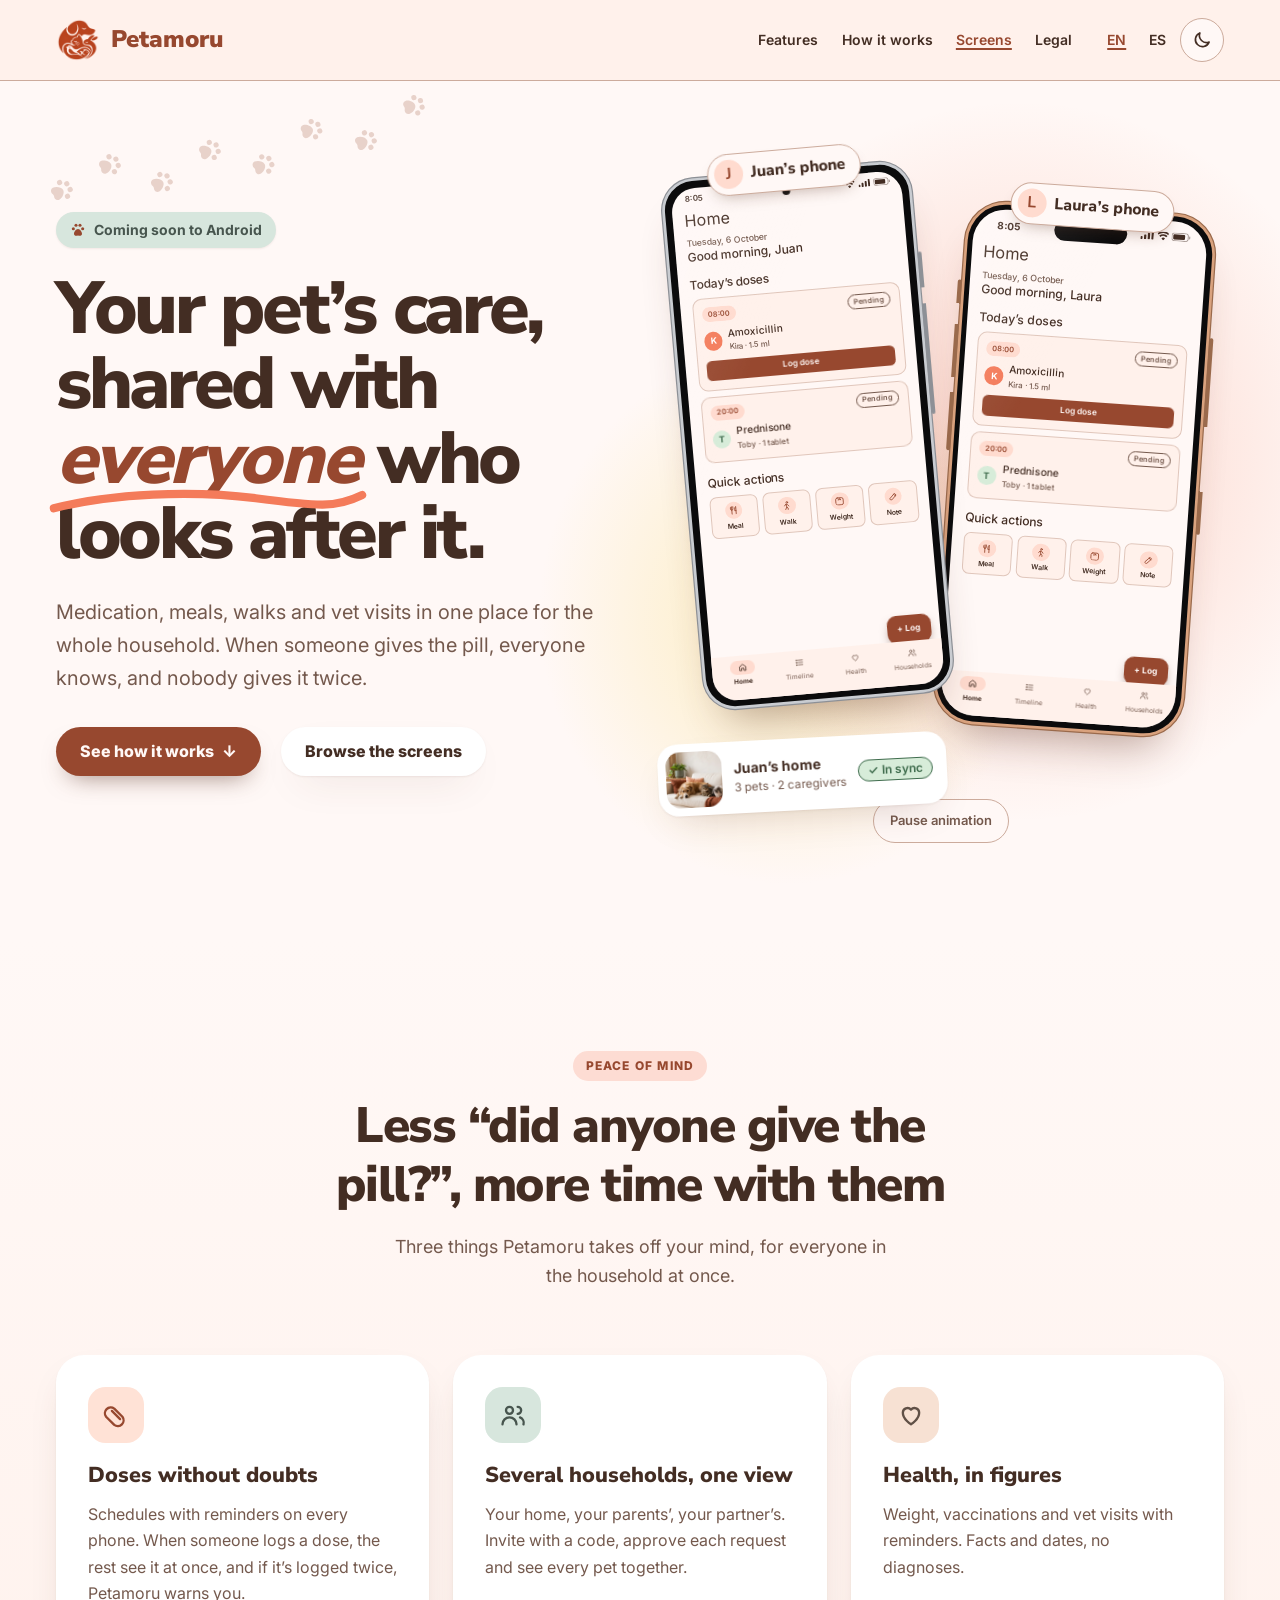
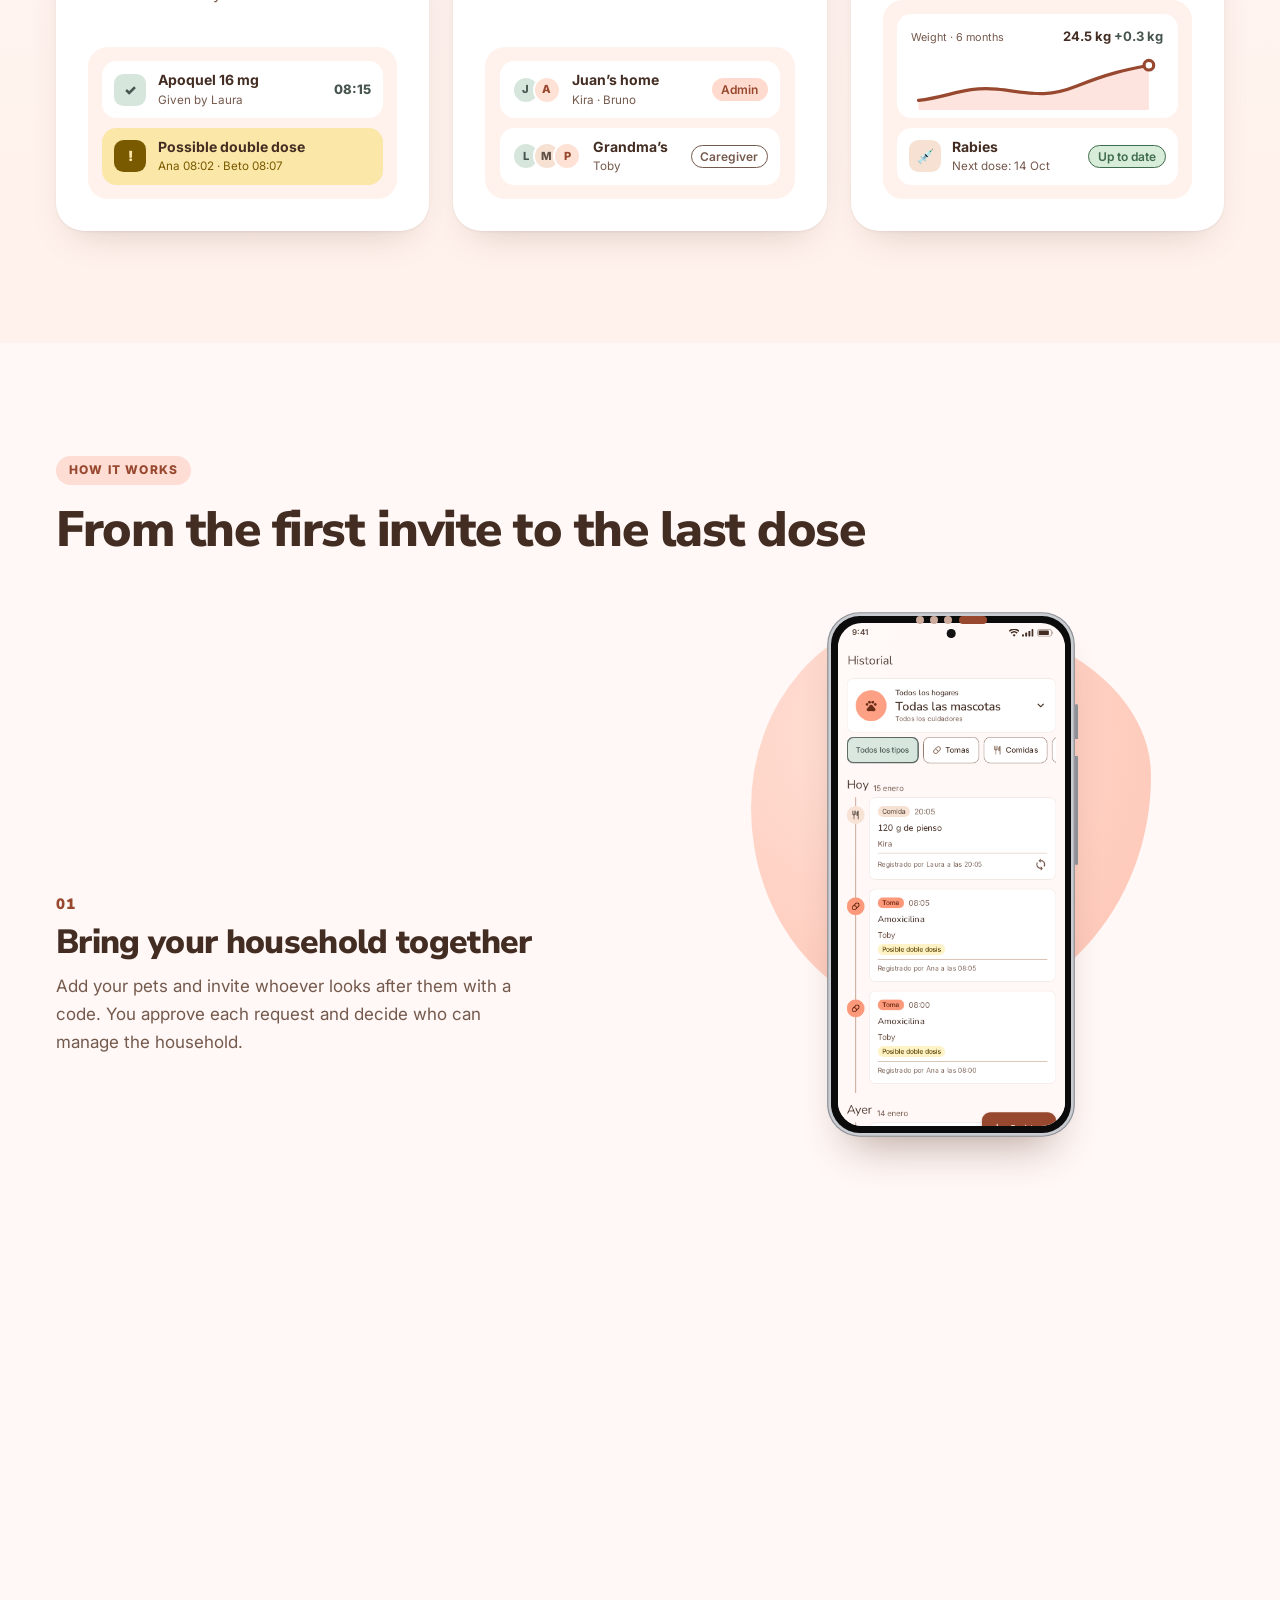
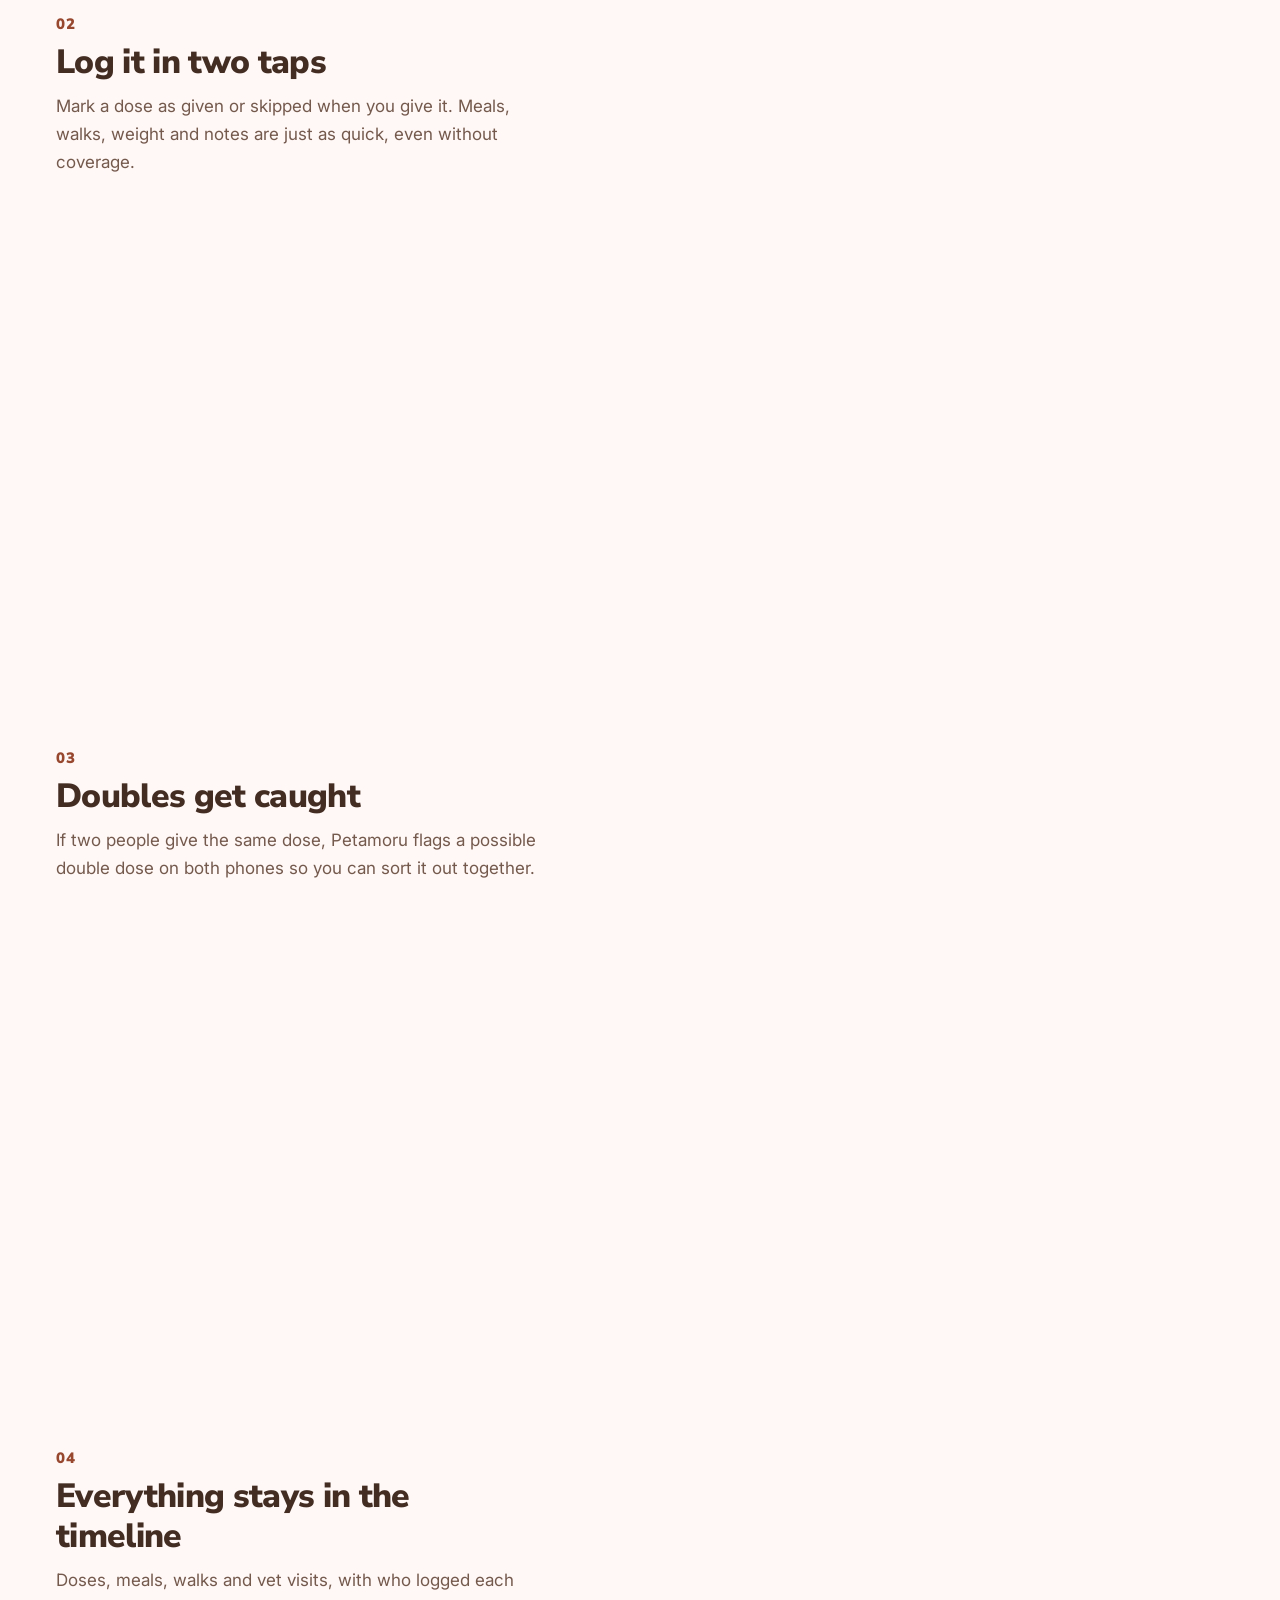
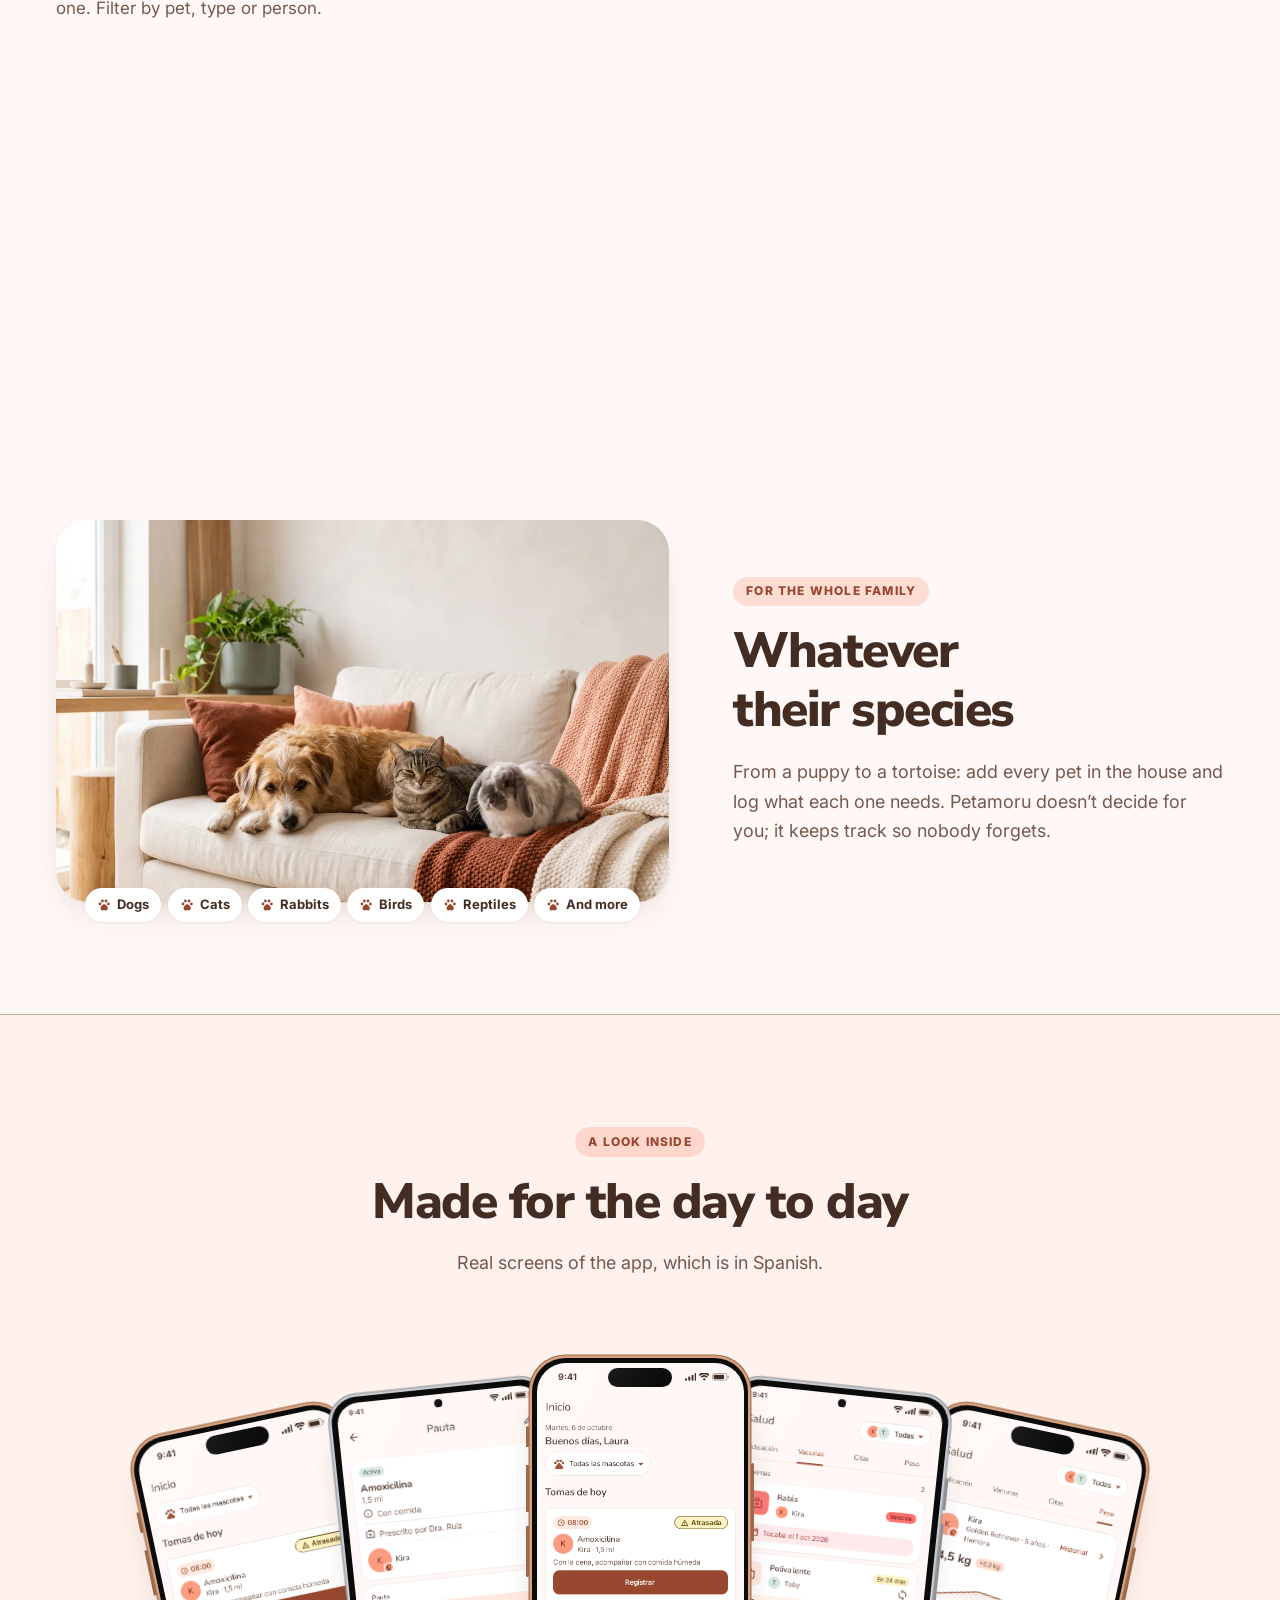
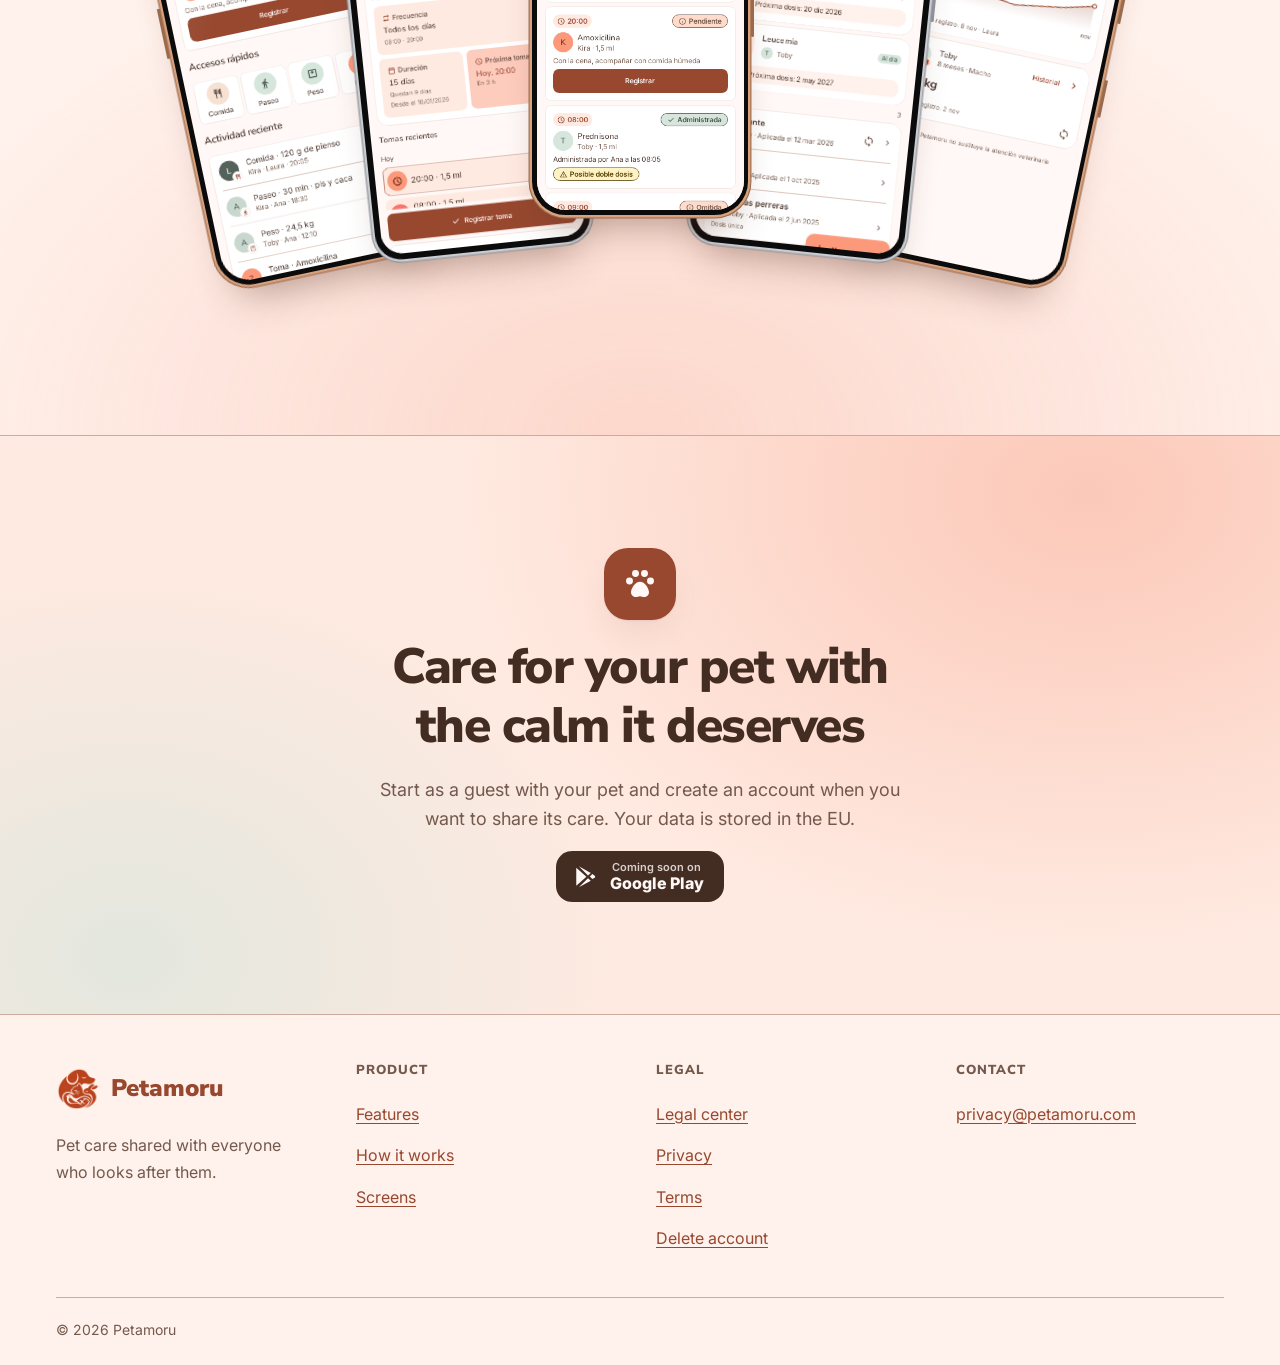
==== commit 31640281: "feat: give the legal and email pages the landing look The legal center, the legal documents and the " ====
--- a/index.html
+++ b/index.html
@@ -282,6 +282,7 @@
       </nav>
       <nav aria-labelledby="footer-legal">
         <h2 id="footer-legal">Legal</h2>
+        <a href="/legal">Legal center</a>
         <a href="/privacy">Privacy</a>
         <a href="/terms">Terms</a>
         <a href="/delete-account">Delete account</a>
--- a/style.css
+++ b/style.css
@@ -32,6 +32,23 @@
   --muted: light-dark(var(--muted-light), var(--muted-dark));
   --primary: light-dark(var(--primary-light), var(--primary-dark));
   --border: light-dark(var(--border-light), var(--border-dark));
+  --accent: light-dark(#f47b5a, #fd997b);
+  --accent-soft: light-dark(#ffdbcf, #4d2418);
+  --green: light-dark(#3f6c4d, #a6d4b0);
+  --green-soft: light-dark(#d7ecd9, #1f3a27);
+  --amber: light-dark(#7a5a00, #f3d27a);
+  --amber-soft: light-dark(#fbe7a8, #4a3a10);
+  --shadow-color: light-dark(#5a3424, #000);
+  --card: light-dark(#ffffff, #271e19);
+  --container: light-dark(#ffeae1, #271e19);
+  --container-high: light-dark(#ffe2d6, #322823);
+  --sage: light-dark(#d7e6dd, #3c4b44);
+  --on-sage: light-dark(#47554e, #d7e6dd);
+  --peach: light-dark(#f7e1d3, #54433a);
+  --on-peach: light-dark(#605046, #f7e1d3);
+  --card-shadow: 0 1px 2px color-mix(in srgb, var(--shadow-color) 8%, transparent), 0 1rem 2.5rem -1.25rem color-mix(in srgb, var(--shadow-color) 28%, transparent);
+  --ease-out: cubic-bezier(0.16, 1, 0.3, 1);
+  --ease-spring: cubic-bezier(0.34, 1.56, 0.64, 1);
 
   color-scheme: light dark;
   accent-color: var(--primary);
@@ -73,8 +90,19 @@
 
 * { box-sizing: border-box; }
 
+@media (prefers-reduced-motion: no-preference) {
+  html { scroll-behavior: smooth; }
+}
+
+html { scroll-padding-block-start: 1rem; }
+
+@media (min-width: 48rem) {
+  html { scroll-padding-block-start: 5.5rem; }
+}
+
 body {
   margin: 0;
+  overflow-x: clip;
   background: var(--bg);
   color: var(--text);
   font: 1rem/1.65 "Inter", system-ui, sans-serif;
@@ -144,11 +172,6 @@
 
 .brand-name {
   font: 900 1.5rem/1.15 "Nunito Sans", sans-serif;
-}
-
-.brand-sub {
-  color: var(--muted);
-  font: 600 0.78rem/1.5 "Inter", sans-serif;
 }
 
 .header-tools {
@@ -215,11 +238,23 @@
 
 main { padding-block: clamp(2.5rem, 7vw, 5rem); }
 
-.page-heading {
-  padding-block-end: clamp(1.5rem, 4vw, 2.75rem);
-  border-block-end: 1px solid var(--border);
-  margin-block-end: clamp(1.5rem, 4vw, 2.75rem);
-}
+.page-heading { margin-block-end: clamp(2rem, 5vw, 3.5rem); }
+
+.kicker {
+  display: inline-block;
+  margin: 0 0 1rem;
+  padding: 0.3rem 0.8rem;
+  border-radius: 999px;
+  background: color-mix(in oklab, var(--accent) 22%, transparent);
+  color: var(--primary);
+  font-size: 0.75rem;
+  font-weight: 800;
+  letter-spacing: 0.1em;
+  text-transform: uppercase;
+}
+
+a.kicker { text-decoration: none; }
+a.kicker:hover { background: color-mix(in oklab, var(--accent) 34%, transparent); }
 
 h1, h2, h3 {
   font-family: "Nunito Sans", system-ui, sans-serif;
@@ -258,15 +293,16 @@
 .document ul, .document ol { padding-inline-start: 1.4rem; }
 .document li + li { margin-block-start: 0.4rem; }
 
-.summary, .mobile-index, .desktop-index, .document-card {
-  background: var(--surface);
-  border: 1px solid var(--border);
-  border-radius: 0.85rem;
+.mobile-index, .desktop-index, .document-card, .status-card {
+  background: var(--card);
+  border-radius: 1.5rem;
+  box-shadow: var(--card-shadow);
 }
 
 .summary {
-  border-inline-start: 0.25rem solid var(--primary);
-  padding: clamp(1rem, 3vw, 1.5rem);
+  padding: clamp(1.25rem, 3vw, 1.75rem);
+  border-radius: 1.5rem;
+  background: var(--container);
 }
 
 .summary h2 { margin: 0; }
@@ -305,9 +341,14 @@
 .document-card {
   display: block;
   height: 100%;
-  padding: clamp(1.15rem, 3vw, 1.75rem);
+  padding: clamp(1.25rem, 3vw, 2rem);
   color: var(--text);
   text-decoration: none;
+}
+
+@media (prefers-reduced-motion: no-preference) {
+  .document-card { transition: transform 0.4s var(--ease-out), box-shadow 0.4s var(--ease-out); }
+  .document-card:hover { transform: translateY(-0.25rem); }
 }
 
 .document-card h2 {
@@ -353,15 +394,33 @@
 th, tbody tr:nth-child(even) { background: var(--surface); }
 
 
-.footer-layout {
-  display: flex;
-  flex-wrap: wrap;
-  justify-content: space-between;
-  gap: 0.5rem 1.5rem;
-  padding-block: 1rem;
-}
-
-.footer-layout a { padding-block: 0.55rem; }
+.landing-footer { padding-block: 3rem 1.5rem; }
+
+.footer-grid {
+  display: grid;
+  grid-template-columns: repeat(auto-fit, minmax(min(100%, 11rem), 1fr));
+  gap: 2rem;
+}
+
+.footer-grid h2 {
+  margin: 0 0 0.75rem;
+  font-size: 0.8125rem;
+  letter-spacing: 0.08em;
+  text-transform: uppercase;
+  color: var(--muted);
+}
+
+.footer-grid nav, .footer-grid > div { display: grid; align-content: start; gap: 0.35rem; }
+.footer-grid a:not(.brand) { padding-block: 0.3rem; }
+.footer-brand p { margin: 0.75rem 0 0; color: var(--muted); max-width: 26ch; }
+
+.footer-note {
+  margin-block: 2.5rem 0;
+  padding-block-start: 1.25rem;
+  border-block-start: 1px solid var(--border);
+  color: var(--muted);
+  font-size: 0.875rem;
+}
 
 .header-simple { grid-template-columns: 1fr auto; }
 
@@ -387,9 +446,6 @@
 .status-card {
   max-width: 34rem;
   padding: clamp(1.5rem, 5vw, 2.5rem);
-  background: var(--surface);
-  border: 1px solid var(--border);
-  border-radius: 1.25rem;
   text-align: center;
 }
 
@@ -412,6 +468,11 @@
 .status-icon.warning { background: var(--muted); }
 
 @media (min-width: 48rem) {
+  .site-header {
+    position: sticky;
+    inset-block-start: 0;
+    z-index: 10;
+  }
 
   .header-layout { grid-template-columns: 1fr auto auto; }
   .header-simple { grid-template-columns: 1fr auto; }
@@ -424,13 +485,13 @@
 
   .page-index {
     position: sticky;
-    inset-block-start: 1rem;
+    inset-block-start: 6.5rem;
     align-self: start;
   }
 
   .desktop-index {
     display: block;
-    max-height: calc(100vh - 2rem);
+    max-height: calc(100vh - 8rem);
     overflow: auto;
   }
 
--- a/landing.css
+++ b/landing.css
@@ -1,34 +1,3 @@
-:root {
-  --accent: light-dark(#f47b5a, #fd997b);
-  --accent-soft: light-dark(#ffdbcf, #4d2418);
-  --green: light-dark(#3f6c4d, #a6d4b0);
-  --green-soft: light-dark(#d7ecd9, #1f3a27);
-  --amber: light-dark(#7a5a00, #f3d27a);
-  --amber-soft: light-dark(#fbe7a8, #4a3a10);
-  --shadow-color: light-dark(#5a3424, #000);
-  --card: light-dark(#ffffff, #271e19);
-  --container: light-dark(#ffeae1, #271e19);
-  --container-high: light-dark(#ffe2d6, #322823);
-  --sage: light-dark(#d7e6dd, #3c4b44);
-  --on-sage: light-dark(#47554e, #d7e6dd);
-  --peach: light-dark(#f7e1d3, #54433a);
-  --on-peach: light-dark(#605046, #f7e1d3);
-  --card-shadow: 0 1px 2px color-mix(in srgb, var(--shadow-color) 8%, transparent), 0 1rem 2.5rem -1.25rem color-mix(in srgb, var(--shadow-color) 28%, transparent);
-  --ease-out: cubic-bezier(0.16, 1, 0.3, 1);
-  --ease-spring: cubic-bezier(0.34, 1.56, 0.64, 1);
-}
-
-@media (prefers-reduced-motion: no-preference) {
-  html { scroll-behavior: smooth; }
-}
-
-html { scroll-padding-block-start: 1rem; }
-
-@media (min-width: 48rem) {
-  html { scroll-padding-block-start: 5.5rem; }
-}
-body { overflow-x: clip; }
-
 main.landing { padding-block: 0; }
 
 .landing-page .site-nav {
@@ -41,12 +10,6 @@
 .landing-page .site-nav a { flex: none; }
 
 @media (min-width: 48rem) {
-  .landing-page .site-header {
-    position: sticky;
-    inset-block-start: 0;
-    z-index: 10;
-  }
-
   .landing-page .site-nav { margin-inline: 0; }
 }
 
@@ -61,19 +24,6 @@
   font-size: clamp(2rem, 4.5vw, 3.1rem);
   letter-spacing: -0.03em;
   text-wrap: balance;
-}
-
-.kicker {
-  display: inline-block;
-  margin: 0 0 1rem;
-  padding: 0.3rem 0.8rem;
-  border-radius: 999px;
-  background: color-mix(in oklab, var(--accent) 22%, transparent);
-  color: var(--primary);
-  font-size: 0.75rem;
-  font-weight: 800;
-  letter-spacing: 0.1em;
-  text-transform: uppercase;
 }
 
 .section-head { max-width: 46rem; margin-inline: auto; text-align: center; }
@@ -1277,32 +1227,3 @@
 .store-pill svg { width: 1.6rem; height: 1.6rem; }
 .store-pill small { display: block; font-size: 0.6875rem; font-weight: 600; opacity: 0.8; }
 
-/* Footer */
-
-.landing-footer { padding-block: 3rem 1.5rem; }
-
-.footer-grid {
-  display: grid;
-  grid-template-columns: repeat(auto-fit, minmax(min(100%, 11rem), 1fr));
-  gap: 2rem;
-}
-
-.footer-grid h2 {
-  margin: 0 0 0.75rem;
-  font-size: 0.8125rem;
-  letter-spacing: 0.08em;
-  text-transform: uppercase;
-  color: var(--muted);
-}
-
-.footer-grid nav, .footer-grid > div { display: grid; align-content: start; gap: 0.35rem; }
-.footer-grid a:not(.brand) { padding-block: 0.3rem; }
-.footer-brand p { margin: 0.75rem 0 0; color: var(--muted); max-width: 26ch; }
-
-.footer-note {
-  margin-block: 2.5rem 0;
-  padding-block-start: 1.25rem;
-  border-block-start: 1px solid var(--border);
-  color: var(--muted);
-  font-size: 0.875rem;
-}
